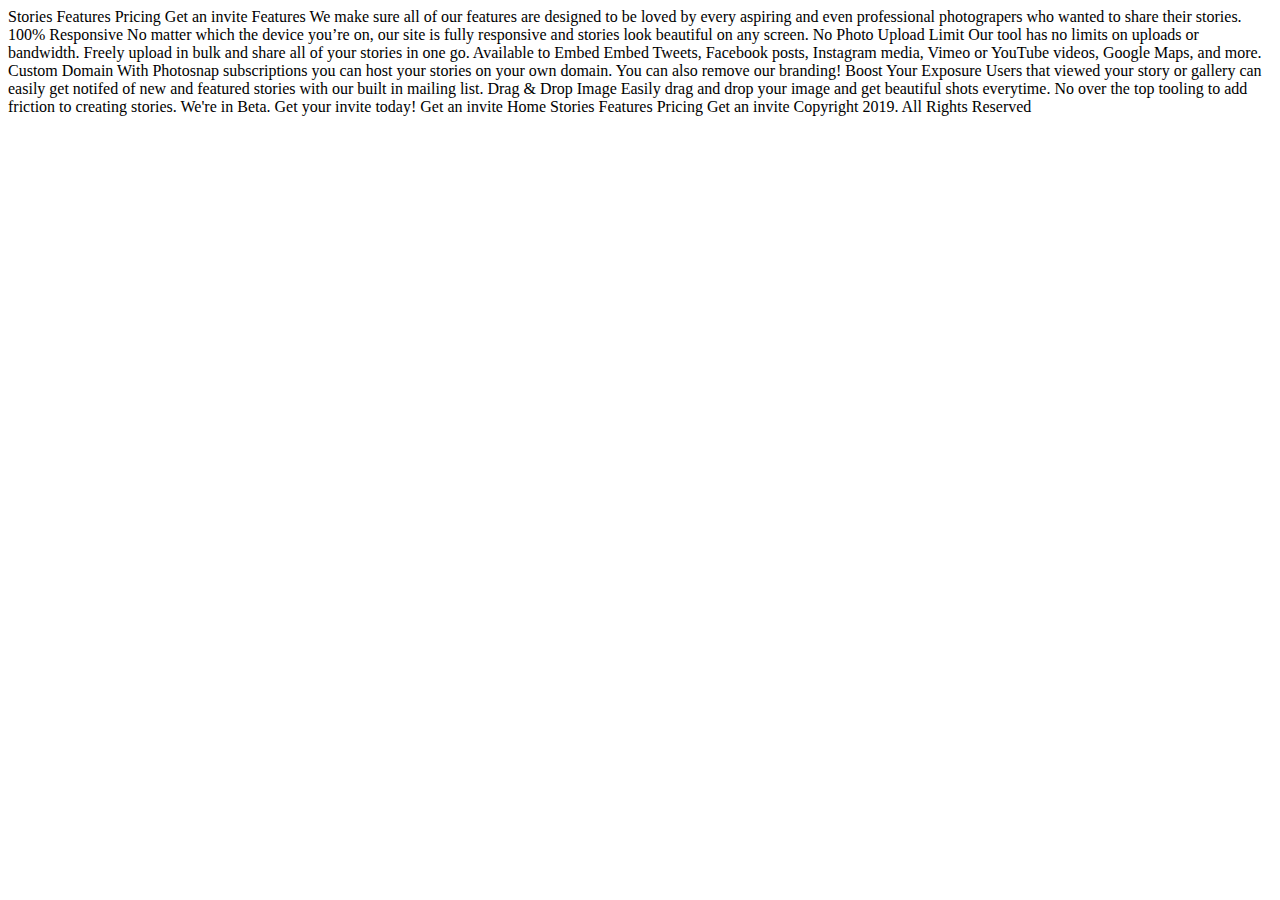
==== features.html @ 1ee5ce4e "first commit" ====
<!DOCTYPE html>
<html lang="en">
<head>
  <meta charset="UTF-8">
  <meta name="viewport" content="width=device-width, initial-scale=1.0">

  <link rel="icon" type="image/png" sizes="32x32" href="./assets/favicon-32x32.png">
  
  <title>Frontend Mentor | Photosnap Website Challenge</title>
</head>
<body>

  Stories
  Features
  Pricing

  Get an invite

  Features

  We make sure all of our features are designed to be loved by every aspiring and even 
  professional photograpers who wanted to share their stories.

  100% Responsive

  No matter which the device you’re on, our site is fully responsive and stories 
  look beautiful on any screen.

  No Photo Upload Limit

  Our tool has no limits on uploads or bandwidth. Freely upload in bulk and share 
  all of your stories in one go.

  Available to Embed

  Embed Tweets, Facebook posts, Instagram media, Vimeo or YouTube videos, Google 
  Maps, and more. 

  Custom Domain

  With Photosnap subscriptions you can host your stories on your own domain. You can 
  also remove our branding!

  Boost Your Exposure

  Users that viewed your story or gallery can easily get notifed of new and featured 
  stories with our built in mailing list.

  Drag & Drop Image

  Easily drag and drop your image and get beautiful shots everytime. No over the top 
  tooling to add friction to creating stories.

  We're in Beta. Get your invite today!
  
  Get an invite

  Home
  Stories
  Features
  Pricing

  Get an invite

  Copyright 2019. All Rights Reserved

</body>
</html>
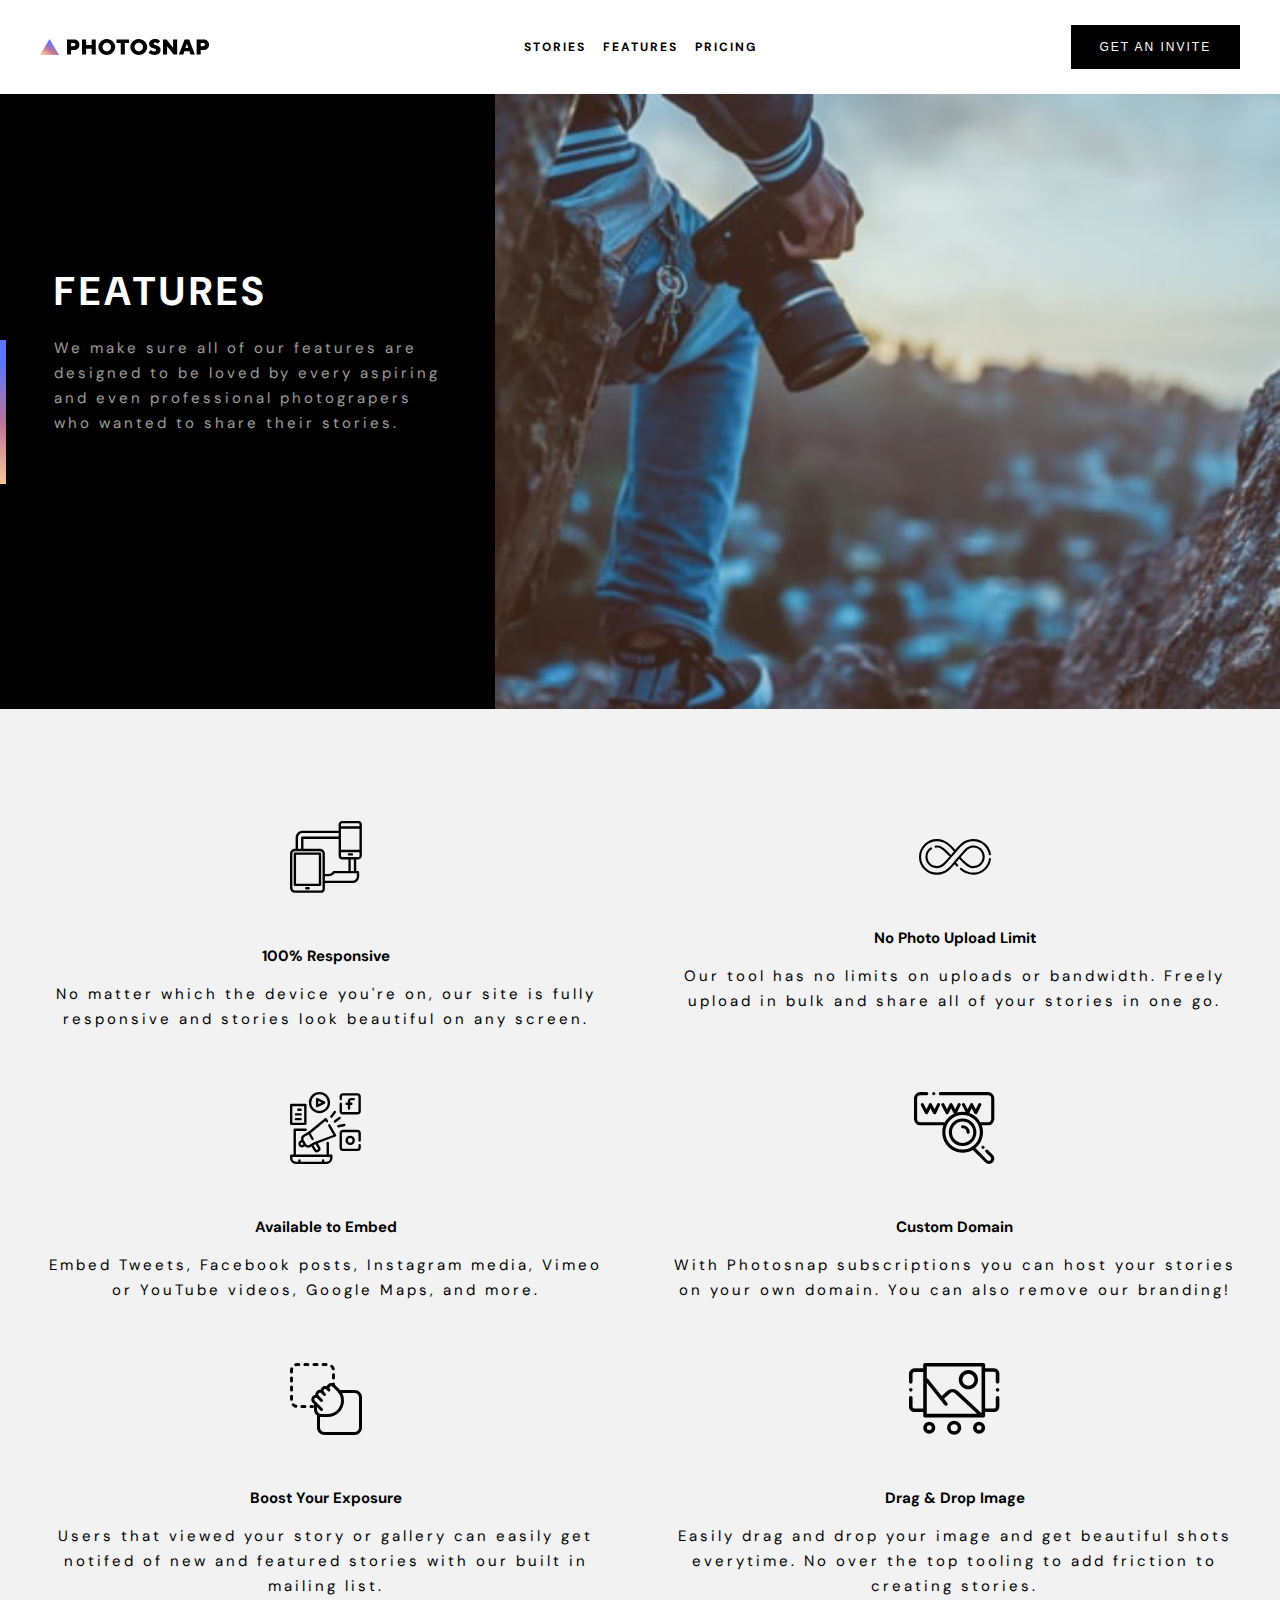
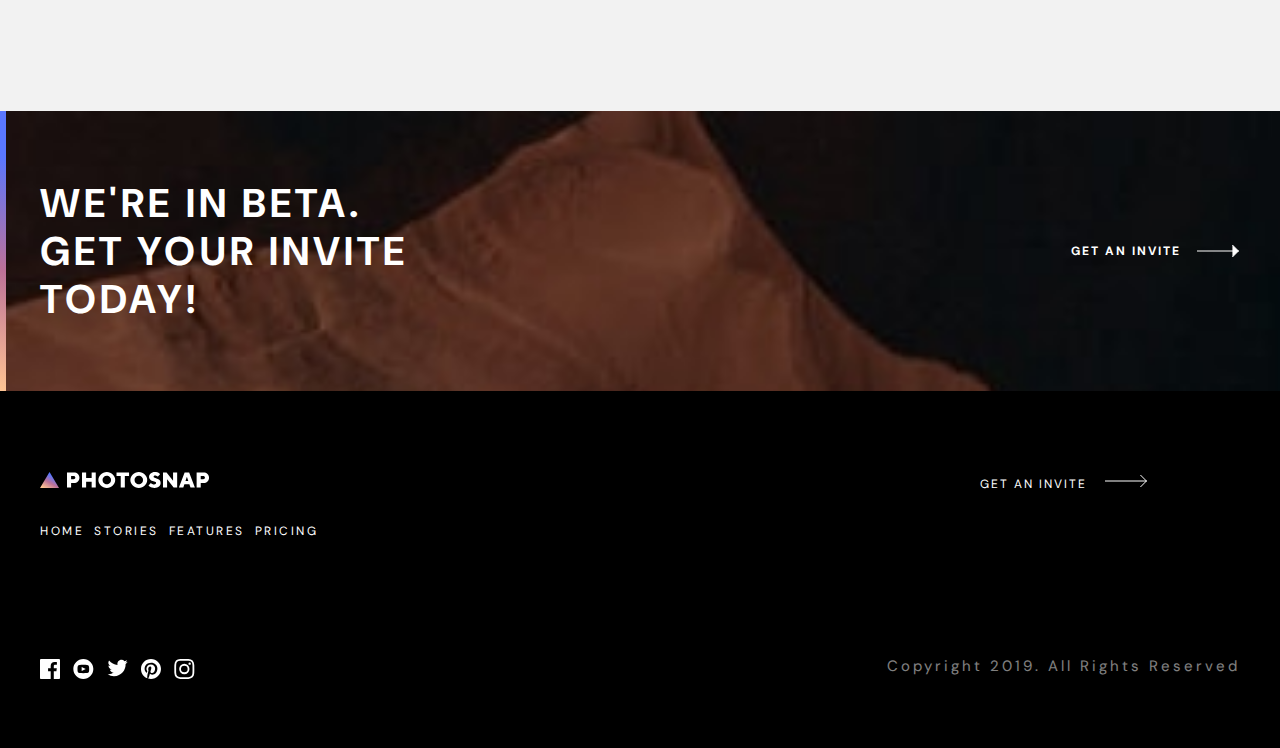
==== commit 74ec9f7d: "features modified" ====
--- a/features.html
+++ b/features.html
@@ -1,68 +1,314 @@
 <!DOCTYPE html>
 <html lang="en">
-<head>
-  <meta charset="UTF-8">
-  <meta name="viewport" content="width=device-width, initial-scale=1.0">
+  <head>
+    <meta charset="UTF-8" />
+    <meta name="viewport" content="width=device-width, initial-scale=1.0" />
+    <link rel="stylesheet" href="./features.css" />
+    <link
+      rel="icon"
+      type="image/png"
+      sizes="32x32"
+      href="./assets/favicon-32x32.png"
+    />
 
-  <link rel="icon" type="image/png" sizes="32x32" href="./assets/favicon-32x32.png">
-  
-  <title>Frontend Mentor | Photosnap Website Challenge</title>
-</head>
-<body>
+    <title>Frontend Mentor | Photosnap Website Challenge</title>
+  </head>
+  <body>
+    <header>
+      <svg
+        class="logo"
+        xmlns="http://www.w3.org/2000/svg"
+        width="170"
+        height="16"
+      >
+        <defs>
+          <linearGradient id="a" x1="0%" x2="50%" y1="85.457%" y2="14.543%">
+            <stop offset="0%" stop-color="#FFC593" />
+            <stop offset="51.945%" stop-color="#BC7198" />
+            <stop offset="100%" stop-color="#5A77FF" />
+          </linearGradient>
+        </defs>
+        <g fill="none" fill-rule="evenodd">
+          <path
+            fill="#000"
+            fill-rule="nonzero"
+            d="M31.108 15.568v-4.541h2.703c.836 0 1.6-.133 2.292-.4a5.19 5.19 0 001.773-1.113 5.1 5.1 0 001.146-1.676c.273-.642.41-1.344.41-2.108 0-.75-.137-1.449-.41-2.098a5.072 5.072 0 00-1.146-1.686A5.19 5.19 0 0036.103.832c-.692-.266-1.456-.4-2.292-.4H27v15.136h4.108zm2.487-8.217h-2.487V4.108h2.487c.49 0 .9.162 1.232.487.332.324.497.702.497 1.135 0 .432-.165.81-.497 1.135-.332.324-.742.486-1.232.486zm12.54 8.217V9.73h5.514v5.838h4.108V.432h-4.108v5.622h-5.514V.432h-4.108v15.136h4.108zM66.784 16a8.616 8.616 0 003.319-.638 8.401 8.401 0 002.68-1.74 8.192 8.192 0 001.785-2.552c.432-.965.648-1.989.648-3.07a7.428 7.428 0 00-.648-3.07 8.192 8.192 0 00-1.784-2.552 8.401 8.401 0 00-2.681-1.74A8.616 8.616 0 0066.783 0c-1.196 0-2.306.213-3.329.638a8.432 8.432 0 00-2.67 1.74A8.192 8.192 0 0059 4.93 7.428 7.428 0 0058.351 8c0 1.081.217 2.105.649 3.07a8.192 8.192 0 001.784 2.552 8.432 8.432 0 002.67 1.74c1.023.425 2.133.638 3.33.638zm0-3.676A4.285 4.285 0 0165.119 12a3.942 3.942 0 01-1.34-.908 4.33 4.33 0 01-.887-1.373A4.479 4.479 0 0162.568 8c0-.62.108-1.193.324-1.719a4.33 4.33 0 01.886-1.373c.375-.39.822-.692 1.34-.908a4.285 4.285 0 011.666-.324c.59 0 1.142.108 1.654.324.512.216.958.519 1.34.908.382.39.681.847.898 1.373.216.526.324 1.1.324 1.719 0 .62-.108 1.193-.324 1.719a4.236 4.236 0 01-.898 1.373c-.382.39-.828.692-1.34.908a4.206 4.206 0 01-1.654.324zm18.054 3.244V4.108h4.216V.432h-12.54v3.676h4.216v11.46h4.108zM98.784 16a8.616 8.616 0 003.319-.638 8.401 8.401 0 002.68-1.74 8.192 8.192 0 001.785-2.552c.432-.965.648-1.989.648-3.07a7.428 7.428 0 00-.648-3.07 8.192 8.192 0 00-1.784-2.552 8.401 8.401 0 00-2.681-1.74A8.616 8.616 0 0098.783 0c-1.196 0-2.306.213-3.329.638a8.432 8.432 0 00-2.67 1.74A8.192 8.192 0 0091 4.93 7.428 7.428 0 0090.351 8c0 1.081.217 2.105.649 3.07a8.192 8.192 0 001.784 2.552 8.432 8.432 0 002.67 1.74c1.023.425 2.133.638 3.33.638zm0-3.676A4.285 4.285 0 0197.119 12a3.942 3.942 0 01-1.34-.908 4.33 4.33 0 01-.887-1.373A4.479 4.479 0 0194.568 8c0-.62.108-1.193.324-1.719a4.33 4.33 0 01.886-1.373c.375-.39.822-.692 1.34-.908a4.285 4.285 0 011.666-.324c.59 0 1.142.108 1.654.324.512.216.958.519 1.34.908.382.39.681.847.898 1.373.216.526.324 1.1.324 1.719 0 .62-.108 1.193-.324 1.719a4.236 4.236 0 01-.898 1.373c-.382.39-.828.692-1.34.908a4.206 4.206 0 01-1.654.324zM114.568 16c.95 0 1.801-.133 2.55-.4.75-.267 1.385-.627 1.904-1.081.519-.454.915-.98 1.189-1.578.274-.599.41-1.236.41-1.914 0-.88-.172-1.6-.518-2.162a4.35 4.35 0 00-1.298-1.362 6.98 6.98 0 00-1.697-.822l-1.697-.562a7.533 7.533 0 01-1.297-.551c-.346-.195-.52-.465-.52-.811 0-.332.148-.63.444-.898.295-.266.688-.4 1.178-.4.375 0 .714.062 1.016.184.303.123.563.263.779.422.26.173.49.367.692.584l2.378-2.487a5.559 5.559 0 00-1.276-1.08c-.432-.275-.98-.523-1.643-.747C116.5.112 115.706 0 114.784 0c-.865 0-1.65.13-2.357.39-.706.259-1.308.605-1.805 1.037-.498.432-.883.93-1.157 1.492a3.908 3.908 0 00-.41 1.73c0 .879.172 1.6.518 2.162a4.35 4.35 0 001.297 1.362 6.98 6.98 0 001.698.822c.612.201 1.178.389 1.697.562.519.173.951.357 1.297.551.346.195.52.465.52.81 0 .433-.174.812-.52 1.136-.346.324-.821.487-1.427.487-.49 0-.933-.083-1.33-.25a5.466 5.466 0 01-1.027-.55 5.352 5.352 0 01-.886-.822l-2.378 2.486c.432.49.944.923 1.535 1.298.504.331 1.131.63 1.88.897.75.267 1.63.4 2.639.4zm12.54-.432V7.135l6.508 8.433h3.546V.432h-4.108v8.433L126.568.432H123v15.136h4.108zm16.216 0l1.081-3.244h4.973l1.081 3.244h4.433L149.162.432h-4.54l-5.73 15.136h4.432zm4.973-6.487h-2.81l1.405-4.432 1.405 4.432zm12.433 6.487v-4.541h2.702c.836 0 1.6-.133 2.292-.4a5.19 5.19 0 001.773-1.113 5.1 5.1 0 001.146-1.676c.274-.642.411-1.344.411-2.108 0-.75-.137-1.449-.41-2.098a5.072 5.072 0 00-1.147-1.686 5.19 5.19 0 00-1.773-1.114c-.692-.266-1.456-.4-2.292-.4h-6.81v15.136h4.108zm2.486-8.217h-2.486V4.108h2.486c.49 0 .901.162 1.233.487.331.324.497.702.497 1.135 0 .432-.166.81-.497 1.135-.332.324-.743.486-1.233.486z"
+          />
+          <path fill="url(#a)" d="M0 16L9.5 0 19 16z" />
+        </g>
+      </svg>
+      <nav class="navbar">
+        <ul class="nav-list">
+          <li><a href="#">STORIES</a></li>
+          <li><a href="#">FEATURES</a></li>
+          <li><a href="#">PRICING</a></li>
+        </ul>
+      </nav>
+      <button class="invite-btn0">GET AN INVITE</button>
+      <div id="hamburger-icon" onclick="toggleMobileMenu(this)">
+        <div class="bar1"></div>
+        <div class="bar2"></div>
+        <ul class="mobile-menu">
+          <li><a href="#">STORIES</a></li>
+          <li><a href="#">FEATURES</a></li>
+          <li><a href="#">PRICING</a></li>
+          <hr class="nav-line" />
+          <button class="invite-btn">GET AN INVITE</button>
+        </ul>
+      </div>
+    </header>
+    <main>
+      <section class="main-box">
+        <img class="hero" src="./assets/features/mobile/hero.jpg" alt="hero" />
+        <div class="main-info">
+          <h1>Features</h1>
+          <p class="main-p">
+            We make sure all of our features are designed to be loved by every
+            aspiring and even professional photograpers who wanted to share
+            their stories.
+          </p>
+        </div>
+      </section>
+      <section class="info-boxes">
+        <div class="responsive">
+          <img
+            src="./assets/features/desktop/responsive.svg"
+            alt="responsive svg"
+          />
+          <h2>100% Responsive</h2>
+          <p>
+            No matter which the device you're on, our site is fully responsive
+            and stories look beautiful on any screen.
+          </p>
+        </div>
+        <div class="limit">
+          <img src="./assets/features/desktop/no-limit.svg" alt="no-limit" />
+          <h2>No Photo Upload Limit</h2>
+          <p>
+            Our tool has no limits on uploads or bandwidth. Freely upload in
+            bulk and share all of your stories in one go.
+          </p>
+        </div>
+        <div class="embed">
+          <img src="./assets/features/desktop/embed.svg" alt="embed svg" />
+          <h2>Available to Embed</h2>
+          <p>
+            Embed Tweets, Facebook posts, Instagram media, Vimeo or YouTube
+            videos, Google Maps, and more.
+          </p>
+        </div>
+        <div class="domain">
+          <img
+            src="./assets/features/desktop/custom-domain.svg"
+            alt="custom domain"
+          />
+          <h2>Custom Domain</h2>
+          <p>
+            With Photosnap subscriptions you can host your stories on your own
+            domain. You can also remove our branding!
+          </p>
+        </div>
+        <div class="boost">
+          <img
+            src="./assets/features/desktop/boost-exposure.svg"
+            alt="boost-exposure"
+          />
+          <h2>Boost Your Exposure</h2>
+          <p>
+            Users that viewed your story or gallery can easily get notifed of
+            new and featured stories with our built in mailing list.
+          </p>
+        </div>
+        <div class="drag">
+          <img src="./assets/features/desktop/drag-drop.svg" alt="drag-drop" />
+          <h2>Drag & Drop Image</h2>
+          <p>
+            Easily drag and drop your image and get beautiful shots everytime.
+            No over the top tooling to add friction to creating stories.
+          </p>
+        </div>
+      </section>
+      <section class="invite-today">
+        <h1 class="beta-title">We're in Beta. Get your invite today!</h1>
 
-  Stories
-  Features
-  Pricing
-
-  Get an invite
-
-  Features
-
-  We make sure all of our features are designed to be loved by every aspiring and even 
-  professional photograpers who wanted to share their stories.
-
-  100% Responsive
-
-  No matter which the device you’re on, our site is fully responsive and stories 
-  look beautiful on any screen.
-
-  No Photo Upload Limit
-
-  Our tool has no limits on uploads or bandwidth. Freely upload in bulk and share 
-  all of your stories in one go.
-
-  Available to Embed
-
-  Embed Tweets, Facebook posts, Instagram media, Vimeo or YouTube videos, Google 
-  Maps, and more. 
-
-  Custom Domain
-
-  With Photosnap subscriptions you can host your stories on your own domain. You can 
-  also remove our branding!
-
-  Boost Your Exposure
-
-  Users that viewed your story or gallery can easily get notifed of new and featured 
-  stories with our built in mailing list.
-
-  Drag & Drop Image
-
-  Easily drag and drop your image and get beautiful shots everytime. No over the top 
-  tooling to add friction to creating stories.
-
-  We're in Beta. Get your invite today!
-  
-  Get an invite
-
-  Home
-  Stories
-  Features
-  Pricing
-
-  Get an invite
-
-  Copyright 2019. All Rights Reserved
-
-</body>
-</html>+        <a class="invite-link" href="#"
+          >GET AN INVITE
+          <svg
+            class="arrow-svg"
+            xmlns="http://www.w3.org/2000/svg"
+            width="43"
+            height="14"
+          >
+            <g fill="#FFFFFF" fill-rule="evenodd" stroke="#FFFFFF">
+              <path d="M0 7h41.864M35.428 1l6 6-6 6" />
+            </g>
+          </svg>
+        </a>
+      </section>
+    </main>
+    <footer>
+      <div class="footer-logos">
+        <svg
+          class="footer-logo"
+          xmlns="http://www.w3.org/2000/svg"
+          width="170"
+          height="16"
+        >
+          <defs>
+            <linearGradient id="a" x1="0%" x2="50%" y1="85.457%" y2="14.543%">
+              <stop offset="0%" stop-color="#FFC593" />
+              <stop offset="51.945%" stop-color="#BC7198" />
+              <stop offset="100%" stop-color="#5A77FF" />
+            </linearGradient>
+          </defs>
+          <g fill="none" fill-rule="evenodd">
+            <path
+              fill="#ffff"
+              fill-rule="nonzero"
+              d="M31.108 15.568v-4.541h2.703c.836 0 1.6-.133 2.292-.4a5.19 5.19 0 001.773-1.113 5.1 5.1 0 001.146-1.676c.273-.642.41-1.344.41-2.108 0-.75-.137-1.449-.41-2.098a5.072 5.072 0 00-1.146-1.686A5.19 5.19 0 0036.103.832c-.692-.266-1.456-.4-2.292-.4H27v15.136h4.108zm2.487-8.217h-2.487V4.108h2.487c.49 0 .9.162 1.232.487.332.324.497.702.497 1.135 0 .432-.165.81-.497 1.135-.332.324-.742.486-1.232.486zm12.54 8.217V9.73h5.514v5.838h4.108V.432h-4.108v5.622h-5.514V.432h-4.108v15.136h4.108zM66.784 16a8.616 8.616 0 003.319-.638 8.401 8.401 0 002.68-1.74 8.192 8.192 0 001.785-2.552c.432-.965.648-1.989.648-3.07a7.428 7.428 0 00-.648-3.07 8.192 8.192 0 00-1.784-2.552 8.401 8.401 0 00-2.681-1.74A8.616 8.616 0 0066.783 0c-1.196 0-2.306.213-3.329.638a8.432 8.432 0 00-2.67 1.74A8.192 8.192 0 0059 4.93 7.428 7.428 0 0058.351 8c0 1.081.217 2.105.649 3.07a8.192 8.192 0 001.784 2.552 8.432 8.432 0 002.67 1.74c1.023.425 2.133.638 3.33.638zm0-3.676A4.285 4.285 0 0165.119 12a3.942 3.942 0 01-1.34-.908 4.33 4.33 0 01-.887-1.373A4.479 4.479 0 0162.568 8c0-.62.108-1.193.324-1.719a4.33 4.33 0 01.886-1.373c.375-.39.822-.692 1.34-.908a4.285 4.285 0 011.666-.324c.59 0 1.142.108 1.654.324.512.216.958.519 1.34.908.382.39.681.847.898 1.373.216.526.324 1.1.324 1.719 0 .62-.108 1.193-.324 1.719a4.236 4.236 0 01-.898 1.373c-.382.39-.828.692-1.34.908a4.206 4.206 0 01-1.654.324zm18.054 3.244V4.108h4.216V.432h-12.54v3.676h4.216v11.46h4.108zM98.784 16a8.616 8.616 0 003.319-.638 8.401 8.401 0 002.68-1.74 8.192 8.192 0 001.785-2.552c.432-.965.648-1.989.648-3.07a7.428 7.428 0 00-.648-3.07 8.192 8.192 0 00-1.784-2.552 8.401 8.401 0 00-2.681-1.74A8.616 8.616 0 0098.783 0c-1.196 0-2.306.213-3.329.638a8.432 8.432 0 00-2.67 1.74A8.192 8.192 0 0091 4.93 7.428 7.428 0 0090.351 8c0 1.081.217 2.105.649 3.07a8.192 8.192 0 001.784 2.552 8.432 8.432 0 002.67 1.74c1.023.425 2.133.638 3.33.638zm0-3.676A4.285 4.285 0 0197.119 12a3.942 3.942 0 01-1.34-.908 4.33 4.33 0 01-.887-1.373A4.479 4.479 0 0194.568 8c0-.62.108-1.193.324-1.719a4.33 4.33 0 01.886-1.373c.375-.39.822-.692 1.34-.908a4.285 4.285 0 011.666-.324c.59 0 1.142.108 1.654.324.512.216.958.519 1.34.908.382.39.681.847.898 1.373.216.526.324 1.1.324 1.719 0 .62-.108 1.193-.324 1.719a4.236 4.236 0 01-.898 1.373c-.382.39-.828.692-1.34.908a4.206 4.206 0 01-1.654.324zM114.568 16c.95 0 1.801-.133 2.55-.4.75-.267 1.385-.627 1.904-1.081.519-.454.915-.98 1.189-1.578.274-.599.41-1.236.41-1.914 0-.88-.172-1.6-.518-2.162a4.35 4.35 0 00-1.298-1.362 6.98 6.98 0 00-1.697-.822l-1.697-.562a7.533 7.533 0 01-1.297-.551c-.346-.195-.52-.465-.52-.811 0-.332.148-.63.444-.898.295-.266.688-.4 1.178-.4.375 0 .714.062 1.016.184.303.123.563.263.779.422.26.173.49.367.692.584l2.378-2.487a5.559 5.559 0 00-1.276-1.08c-.432-.275-.98-.523-1.643-.747C116.5.112 115.706 0 114.784 0c-.865 0-1.65.13-2.357.39-.706.259-1.308.605-1.805 1.037-.498.432-.883.93-1.157 1.492a3.908 3.908 0 00-.41 1.73c0 .879.172 1.6.518 2.162a4.35 4.35 0 001.297 1.362 6.98 6.98 0 001.698.822c.612.201 1.178.389 1.697.562.519.173.951.357 1.297.551.346.195.52.465.52.81 0 .433-.174.812-.52 1.136-.346.324-.821.487-1.427.487-.49 0-.933-.083-1.33-.25a5.466 5.466 0 01-1.027-.55 5.352 5.352 0 01-.886-.822l-2.378 2.486c.432.49.944.923 1.535 1.298.504.331 1.131.63 1.88.897.75.267 1.63.4 2.639.4zm12.54-.432V7.135l6.508 8.433h3.546V.432h-4.108v8.433L126.568.432H123v15.136h4.108zm16.216 0l1.081-3.244h4.973l1.081 3.244h4.433L149.162.432h-4.54l-5.73 15.136h4.432zm4.973-6.487h-2.81l1.405-4.432 1.405 4.432zm12.433 6.487v-4.541h2.702c.836 0 1.6-.133 2.292-.4a5.19 5.19 0 001.773-1.113 5.1 5.1 0 001.146-1.676c.274-.642.411-1.344.411-2.108 0-.75-.137-1.449-.41-2.098a5.072 5.072 0 00-1.147-1.686 5.19 5.19 0 00-1.773-1.114c-.692-.266-1.456-.4-2.292-.4h-6.81v15.136h4.108zm2.486-8.217h-2.486V4.108h2.486c.49 0 .901.162 1.233.487.331.324.497.702.497 1.135 0 .432-.166.81-.497 1.135-.332.324-.743.486-1.233.486z"
+            />
+            <path fill="url(#a)" d="M0 16L9.5 0 19 16z" />
+          </g>
+        </svg>
+        <ul class="footernav-list0">
+          <li><a href="#">HOME</a></li>
+          <li><a href="#">STORIES</a></li>
+          <li><a href="#">FEATURES</a></li>
+          <li><a href="#">PRICING</a></li>
+        </ul>
+        <div class="icons">
+          <svg
+            class="fb"
+            xmlns="http://www.w3.org/2000/svg"
+            width="20"
+            height="20"
+          >
+            <defs>
+              <linearGradient id="grad" x1="0" x2="225%" y1="225%" y2="225%">
+                <stop offset="0%" stop-color="#63AFDB" />
+                <stop offset="100%" stop-color="#6028F1" />
+              </linearGradient>
+            </defs>
+            <rect x="10" y="20" width="80" height="80" fill="url(#grad)" />
+            <path
+              d="M18.896 0H1.104C.494 0 0 .494 0 1.104v17.793C0 19.506.494 20 1.104 20h9.58v-7.745H8.076V9.237h2.606V7.01c0-2.583 1.578-3.99 3.883-3.99 1.104 0 2.052.082 2.329.119v2.7h-1.598c-1.254 0-1.496.597-1.496 1.47v1.928h2.989l-.39 3.018h-2.6V20h5.098c.608 0 1.102-.494 1.102-1.104V1.104C20 .494 19.506 0 18.896 0z"
+            />
+          </svg>
+          <svg
+            class="youtube"
+            xmlns="http://www.w3.org/2000/svg"
+            width="21"
+            height="20"
+          >
+            <defs>
+              <linearGradient
+                id="youtube"
+                x1="0%"
+                y1="0%"
+                x2="100%"
+                y2="100%"
+                gradientTransform="rotate(45)"
+              >
+                <stop offset="0%" stop-color="#D3205A" />
+                <stop offset="100%" stop-color="#FF5A5A" />
+              </linearGradient>
+            </defs>
+            <rect x="10" y="20" width="80" height="80" fill="url(#youtube)" />
+            <path
+              d="M43.33 0c-5.523 0-10 4.478-10 10 0 5.523 4.477 10 10 10s10-4.477 10-10c0-5.522-4.477-10-10-10zm3.7 14.077c-1.75.12-5.653.12-7.402 0-1.896-.13-2.117-1.059-2.131-4.077.014-3.024.237-3.947 2.131-4.077 1.75-.12 5.652-.12 7.403 0 1.897.13 2.117 1.059 2.132 4.077-.015 3.024-.237 3.947-2.132 4.077zm-5.367-6.029l4.098 1.949-4.098 1.955V8.048z"
+              transform="translate(-33)"
+            />
+          </svg>
+          <svg
+            class="twitter"
+            xmlns="http://www.w3.org/2000/svg"
+            width="21"
+            height="18"
+          >
+            <defs>
+              <linearGradient
+                id="twitter"
+                x1="0%"
+                y1="0%"
+                x2="100%"
+                y2="100%"
+                gradientTransform="rotate(45)"
+              >
+                <stop offset="0%" stop-color="#65FFEB" />
+                <stop offset="100%" stop-color="#27718A" />
+              </linearGradient>
+            </defs>
+            <rect x="10" y="20" width="80" height="80" fill="url(#twitter)" />
+            <path
+              <path
+              d="M86.66 3.797a8.192 8.192 0 01-2.357.646 4.11 4.11 0 001.805-2.27 8.22 8.22 0 01-2.606.996 4.096 4.096 0 00-2.995-1.296c-2.65 0-4.596 2.472-3.998 5.038a11.648 11.648 0 01-8.457-4.287 4.109 4.109 0 001.27 5.478 4.086 4.086 0 01-1.858-.513c-.045 1.901 1.318 3.68 3.291 4.075a4.113 4.113 0 01-1.853.07 4.106 4.106 0 003.833 2.85 8.25 8.25 0 01-6.075 1.7 11.616 11.616 0 006.29 1.843c7.618 0 11.922-6.434 11.662-12.205a8.354 8.354 0 002.048-2.124z"
+              transform="translate(-66 -1)"
+            />
+          </svg>
+          <svg
+            class="pinterest"
+            xmlns="http://www.w3.org/2000/svg"
+            width="20"
+            height="20"
+          >
+            <defs>
+              <linearGradient
+                id="pinterest"
+                x1="0%"
+                y1="0%"
+                x2="100%"
+                y2="100%"
+                gradientTransform="rotate(45)"
+              >
+                <stop offset="0%" stop-color="#F6C683" />
+                <stop offset="100%" stop-color="#DE3838" />
+              </linearGradient>
+            </defs>
+            <rect x="10" y="20" width="80" height="80" fill="url(#pinterest)" />
+            <path
+              d="M109.99 0c-5.522 0-10 4.477-10 10 0 4.237 2.636 7.855 6.356 9.312-.088-.791-.167-2.005.035-2.868.181-.78 1.172-4.97 1.172-4.97s-.299-.6-.299-1.486c0-1.39.806-2.428 1.81-2.428.852 0 1.264.64 1.264 1.408 0 .858-.546 2.14-.828 3.33-.236.995.5 1.807 1.48 1.807 1.778 0 3.144-1.874 3.144-4.58 0-2.393-1.72-4.068-4.176-4.068-2.845 0-4.515 2.135-4.515 4.34 0 .859.33 1.781.744 2.281a.3.3 0 01.069.288l-.278 1.133c-.044.183-.145.223-.335.134-1.249-.581-2.03-2.407-2.03-3.874 0-3.154 2.292-6.052 6.608-6.052 3.469 0 6.165 2.473 6.165 5.776 0 3.447-2.173 6.22-5.19 6.22-1.013 0-1.965-.525-2.291-1.148l-.623 2.378c-.226.869-.835 1.958-1.244 2.621.937.29 1.931.446 2.962.446 5.523 0 10-4.477 10-10s-4.477-10-10-10z"
+              transform="translate(-100)"
+            />
+          </svg>
+          <svg
+            class="insta"
+            xmlns="http://www.w3.org/2000/svg"
+            width="21"
+            height="20"
+          >
+            <defs>
+              <linearGradient
+                id="insta"
+                x1="0%"
+                y1="0%"
+                x2="100%"
+                y2="100%"
+                gradientTransform="rotate(45)"
+              >
+                <stop offset="0%" stop-color="#FFC593" />
+                <stop offset=0%" stop-color="#BC7198" />
+                <stop offset="100%" stop-color="#5A77FF" />
+              </linearGradient>
+            </defs>
+            <rect x="10" y="20" width="80" height="80" fill="url(#insta)" />
+            <path
+              d="M143.32 1.802c2.67 0 2.987.01 4.042.059 2.71.123 3.976 1.409 4.099 4.099.048 1.054.057 1.37.057 4.04 0 2.672-.01 2.988-.057 4.042-.124 2.687-1.387 3.975-4.1 4.099-1.054.048-1.37.058-4.041.058-2.67 0-2.987-.01-4.04-.058-2.718-.124-3.977-1.416-4.1-4.1-.048-1.054-.058-1.37-.058-4.041 0-2.67.01-2.986.058-4.04.124-2.69 1.387-3.977 4.1-4.1 1.054-.048 1.37-.058 4.04-.058zm0-1.802c-2.716 0-3.056.012-4.123.06-3.631.167-5.65 2.182-5.816 5.817-.05 1.067-.061 1.407-.061 4.123s.012 3.057.06 4.123c.167 3.632 2.182 5.65 5.817 5.817 1.067.048 1.407.06 4.123.06s3.057-.012 4.123-.06c3.629-.167 5.652-2.182 5.816-5.817.05-1.066.061-1.407.061-4.123s-.012-3.056-.06-4.122c-.163-3.629-2.18-5.65-5.816-5.817C146.377.01 146.036 0 143.32 0zm0 4.865a5.135 5.135 0 100 10.27 5.135 5.135 0 000-10.27zm0 8.468a3.333 3.333 0 110-6.666 3.333 3.333 0 010 6.666zm5.338-9.87a1.2 1.2 0 100 2.4 1.2 1.2 0 000-2.4z"
+              transform="translate(-133)"
+            />
+          </svg>
+        </div>
+      </div>
+      <ul class="footernav-list">
+        <li><a href="#">HOME</a></li>
+        <li><a href="#">STORIES</a></li>
+        <li><a href="#">FEATURES</a></li>
+        <li><a href="#">PRICING</a></li>
+      </ul>
+      <div class="footerlastdiv">
+        <a class="footerinvite" href="">GET AN INVITE</a>
+        <p class="copyright">Copyright 2019. All Rights Reserved</p>
+      </div>
+    </footer>
+    <script src="./index.js/index.js"></script>
+  </body>
+</html>
--- a/features.css
+++ b/features.css
@@ -0,0 +1,533 @@
+@import url("https://fonts.googleapis.com/css2?family=DM+Sans:wght@400;700&display=swap");
+
+/* font-family: 'DM Sans', sans-serif; */
+
+* {
+  margin: 0;
+  padding: 0;
+  box-sizing: border-box;
+}
+
+html {
+  font-size: 62.5%;
+}
+body {
+  font-family: "DM Sans", sans-serif;
+  background: #f2f2f2;
+}
+
+/* header section */
+header {
+  padding: 2.8rem 2.4rem;
+  display: flex;
+  justify-content: space-between;
+  background: #ffffff;
+  align-items: center;
+}
+.navbar {
+  display: none;
+}
+
+.invite-btn0 {
+  display: none;
+}
+
+#hamburger-icon {
+  margin: auto 0;
+  cursor: pointer;
+}
+#hamburger-icon {
+  margin: auto 0;
+  cursor: pointer;
+}
+
+#hamburger-icon div {
+  width: 2rem;
+  height: 1px;
+  background-color: black;
+  margin: 6px 0;
+  transition: 0.4s;
+}
+.open .bar1 {
+  -webkit-transform: rotate(-45deg) translate(-6px, 6px);
+  transform: rotate(-45deg) translate(-4px, 6px);
+}
+
+.open .bar2 {
+  -webkit-transform: rotate(45deg) translate(-6px, -8px);
+  transform: rotate(45deg) translate(0px, -1px);
+}
+
+.open .mobile-menu {
+  display: flex;
+  flex-direction: column;
+  align-items: center;
+  justify-content: flex-start;
+}
+
+.mobile-menu {
+  background: #ffffff;
+  margin-top: 2rem;
+  display: none;
+  position: absolute;
+  top: 50px;
+  left: 0;
+  height: calc(50vh - 50px);
+  width: 100%;
+}
+
+li {
+  list-style: none;
+  text-decoration: none;
+  margin-bottom: 2rem;
+}
+
+a {
+  font-weight: var(--max-font-weight);
+  text-decoration: none;
+  font-size: 15px;
+  line-height: 20px;
+  text-align: center;
+  letter-spacing: 2.5px;
+  text-transform: uppercase;
+  color: #000000;
+}
+
+.mobile-menu > li > a:hover {
+  mix-blend-mode: normal;
+  opacity: 0.3;
+}
+.nav-line {
+  background: #000000;
+  mix-blend-mode: normal;
+  opacity: 0.25;
+  height: 1px;
+  margin-bottom: 2rem;
+  width: 85%;
+}
+
+.nav-list > li > a:hover {
+  mix-blend-mode: normal;
+  opacity: 0.3;
+}
+.invite-btn {
+  background: #000000;
+  font-weight: var(--max-font-weight);
+  font-size: 15px;
+  line-height: 20px;
+  text-align: center;
+  letter-spacing: 2.5px;
+  color: #ffffff;
+  padding: 1em 4.5em;
+  border: none;
+}
+.invite-btn0:hover {
+  background: #dfdfdf;
+  color: #000000;
+  cursor: pointer;
+}
+/* main section */
+.hero {
+  width: 100%;
+  display: block;
+}
+.main-info {
+  padding: 7.2rem 2.8rem 7.2rem 2.9rem;
+  background: black;
+  color: #ffffff;
+  position: relative;
+}
+h1 {
+  font-size: 3.2rem;
+  font-weight: 700;
+  line-height: 4rem;
+  letter-spacing: 0.3rem;
+}
+p {
+  font-size: 1.5rem;
+  font-weight: 400;
+  line-height: 2.5rem;
+  letter-spacing: 0.3rem;
+  margin-top: 1.6rem;
+}
+.main-info > p {
+  opacity: 0.6;
+  mix-blend-mode: normal;
+}
+/* pseudo element section */
+.main-info::before,
+.invite-today::before {
+  content: "";
+  display: block;
+  width: 12.8rem;
+  height: 0.6rem;
+  background: linear-gradient(
+    26.57deg,
+    #ffc593 0%,
+    #bc7198 43.29%,
+    #5a77ff 83.33%
+  );
+  position: absolute;
+  top: 0;
+}
+
+/* info-boxes section*/
+.info-boxes {
+  padding: 6.4rem 3.2rem 9.1rem 3.3rem;
+  display: flex;
+  flex-direction: column;
+  gap: 5.6rem;
+  background: #f2f2f2;
+  text-align: center;
+}
+.info-boxes img {
+  margin-bottom: 5rem;
+}
+
+/* invite with desert */
+.invite-today {
+  background: url(./assets/shared/mobile/bg-beta.jpg) no-repeat;
+  background-size: cover;
+  padding: 6.4rem 3.2rem 6.4rem 3.3rem;
+  color: #ffffff;
+  position: relative;
+}
+.beta-title {
+  margin-bottom: 2.4rem;
+}
+a {
+  text-decoration: none;
+  color: #ffffff;
+  font-size: 1.2rem;
+  font-weight: 700;
+  line-height: 1.5rem;
+  letter-spacing: 0.2rem;
+}
+.invite-link {
+  display: flex;
+  align-items: center;
+  gap: 1.6rem;
+}
+
+/* footer style section */
+footer {
+  padding: 5.6rem 6rem;
+  background-color: #000000;
+  display: flex;
+  flex-direction: column;
+  justify-content: center;
+  align-items: center;
+}
+
+.footernav-list0 {
+  display: none;
+}
+
+.icons {
+  display: flex;
+  flex-direction: row;
+  justify-content: center;
+  gap: 1.3rem;
+  margin-top: 3.2rem;
+  margin-bottom: 5rem;
+}
+.icons > svg {
+  fill: #ffffff;
+  cursor: pointer;
+}
+
+.fb:hover {
+  fill: url(#grad);
+}
+
+.youtube:hover {
+  fill: url(#youtube);
+}
+
+.twitter:hover {
+  fill: url(#twitter);
+}
+.pinterest:hover {
+  fill: url(#pinterest);
+}
+.insta:hover {
+  fill: url(#insta);
+}
+
+.footerlastdiv {
+  align-items: center;
+  display: flex;
+  flex-direction: column;
+}
+
+.footernav-list > li > a {
+  margin-top: 5rem;
+  list-style: none;
+  text-decoration: none;
+  margin-bottom: 2rem;
+  font-weight: var(--max-font-weight);
+  text-decoration: none;
+  font-size: 15px;
+  line-height: 20px;
+  text-align: center;
+  letter-spacing: 2.5px;
+  text-transform: uppercase;
+  color: #ffffff;
+}
+
+.footerinvite {
+  font-weight: var(--max-font-weight);
+  font-size: 12px;
+  line-height: 16px;
+  letter-spacing: 2px;
+  margin-bottom: 3.4rem;
+  color: #ffffff;
+  margin-top: 11rem;
+}
+.footerinvite::after {
+  content: url(../assets/shared/desktop/arrow\ white.svg);
+  margin-left: 1.8rem;
+}
+.copyright {
+  font-weight: var(--min-font-weight);
+  font-size: 15px;
+  line-height: 20px;
+  text-align: center;
+  color: #ffffff;
+  mix-blend-mode: normal;
+  opacity: 0.5;
+  margin-top: 3.4rem;
+}
+
+
+@media (min-width: 560px){
+  /* header section */
+  #hamburger-icon {
+    display: none;
+    visibility: hidden;
+  }
+
+  .navbar {
+    display: flex;
+    flex-direction: row;
+    margin-top: 2rem;
+  }
+
+  .nav-list {
+    display: flex;
+    flex-direction: row;
+    justify-content: space-around;
+    gap: 1.7rem;
+  }
+
+  .nav-line {
+    display: none;
+  }
+
+  header {
+    padding: 2.8rem 1rem;
+  }
+  .invite-btn0 {
+    display: inline-block;
+    background: #000000;
+    font-weight: var(--max-font-weight);
+    font-size: 12px;
+    line-height: 20px;
+    text-align: center;
+    color: #ffffff;
+    padding: 0.5em 2.4em;
+    border: none;
+  }
+
+  .nav-list > li > a {
+    text-decoration: none;
+    font-size: 10px;
+    line-height: 20px;
+    text-align: center;
+    letter-spacing: 1.5px;
+    text-transform: uppercase;
+    color: #000000;
+  }
+
+  /* footer section */
+  footer {
+    display: flex;
+    flex-direction: row;
+    justify-content: space-between;
+    align-items: baseline;
+    gap: 2rem;
+    padding: 2.8rem 2rem;
+  }
+  .footernav-list {
+    display: none;
+  }
+  .footernav-list0 {
+    display: flex;
+    gap: 1rem;
+    flex-direction: row;
+    margin-top: 3.2rem;
+  }
+  .footernav-list0 > li > a {
+    list-style: none;
+    text-decoration: none;
+    margin-bottom: 2rem;
+    font-weight: var(--max-font-weight);
+    text-decoration: none;
+    font-size: 15px;
+    line-height: 20px;
+    text-align: center;
+    letter-spacing: 2.5px;
+    text-transform: uppercase;
+    color: #ffffff;
+  }
+  .icons {
+    margin-top: 10rem;
+    justify-content: unset;
+  }
+
+  .copyright {
+    font-size: unset;
+    margin-top: 14rem;
+  }
+}
+
+
+@media (min-width: 768px) {
+/* header tablet section */
+header {
+  padding: 1.9rem 4rem;
+}
+.nav-list > li > a {
+  font-size: 12px;
+  line-height: 16px;
+  letter-spacing: 2px;
+}
+
+.invite-btn0 {
+  font-size: 12px;
+  line-height: 16px;
+  letter-spacing: 2px;
+  padding: 1.2em 2.4em;
+  border: none;
+}
+/* main section */
+  .main-box {
+    display: flex;
+    background: url(./assets/features/tablet/hero.jpg)no-repeat;
+  }
+  .main-info {
+    order: -1;
+    padding: 17.3rem 5.4rem;
+  }
+
+  h1 {
+    font-size: 4rem;
+    line-height: 4.8rem;
+    letter-spacing: 0.4rem;
+    text-transform: uppercase;
+  }
+  .main-p {
+    width: 38.7rem;
+    margin-top: 2.1rem;
+  }
+
+  /* pseudo element section */
+  .main-info::before {
+    width: 0.6rem;
+    height: 14.4rem;
+    left: 0;
+    top: 40%;
+  }
+  .invite-today::before {
+    width: 0.6rem;
+    height: 28rem;
+    left: 0;
+    top: 0;
+  }
+
+  .info-boxes {
+    display: grid;
+    grid-template-columns: 1fr 1fr;
+    row-gap: 6rem;
+    padding: 11.2rem 3.9rem;
+    align-items: center;
+  }
+  .beta-title {
+    font-size: 4rem;
+    line-height: 4.8rem;
+    letter-spacing: 0.41rem;
+    width: 40rem;
+    margin-bottom: 0;
+  }
+  .invite-today {
+    display: flex;
+    justify-content: space-between;
+    gap: 12.3rem;
+    padding: 6.8rem 4rem;
+  }
+  /* footer section */
+  footer {
+    padding: 1.9rem 4rem;
+  }
+  .footerinvite {
+    margin-top: 6.4rem;
+  }
+  .footernav-list0 > li > a {
+    font-size: 12px;
+    line-height: 16px;
+  }
+  .copyright {
+    font-size: 15px;
+    line-height: 20px;
+    margin-top: 13rem;
+  }
+}
+
+@media (min-width: 1440px) {
+/* header desktop section */
+header {
+  padding: 1.6em 16.4em;
+}
+/* main */
+  .main-box{
+   background: url(./assets/features/desktop/hero.jpg) no-repeat;
+  }
+  .main-info{
+    padding: 17.3rem 11.1rem;
+  }
+.info-boxes{
+  grid-template-columns: 1fr 1fr 1fr;
+  align-items: center;
+  row-gap: 10rem;
+}
+  .invite-today{
+    padding: 6.8rem 16.5rem;
+  }
+  .invite-link{
+    cursor: pointer;
+  }
+  /* footer */
+  footer {
+    padding: 1.6em 16.4em 6.4em;
+  }
+  .footernav-list0 {
+    display: none;
+  }
+  .footernav-list {
+    display: flex;
+    flex-direction: column;
+  }
+  .footernav-list > li > a:hover {
+    cursor: pointer;
+    mix-blend-mode: normal;
+    opacity: 0.3;
+  }
+  .copyright {
+    margin-top: 7rem;
+  }
+  .footerinvite:hover {
+    text-decoration: underline;
+    cursor: pointer;
+  }
+
+}
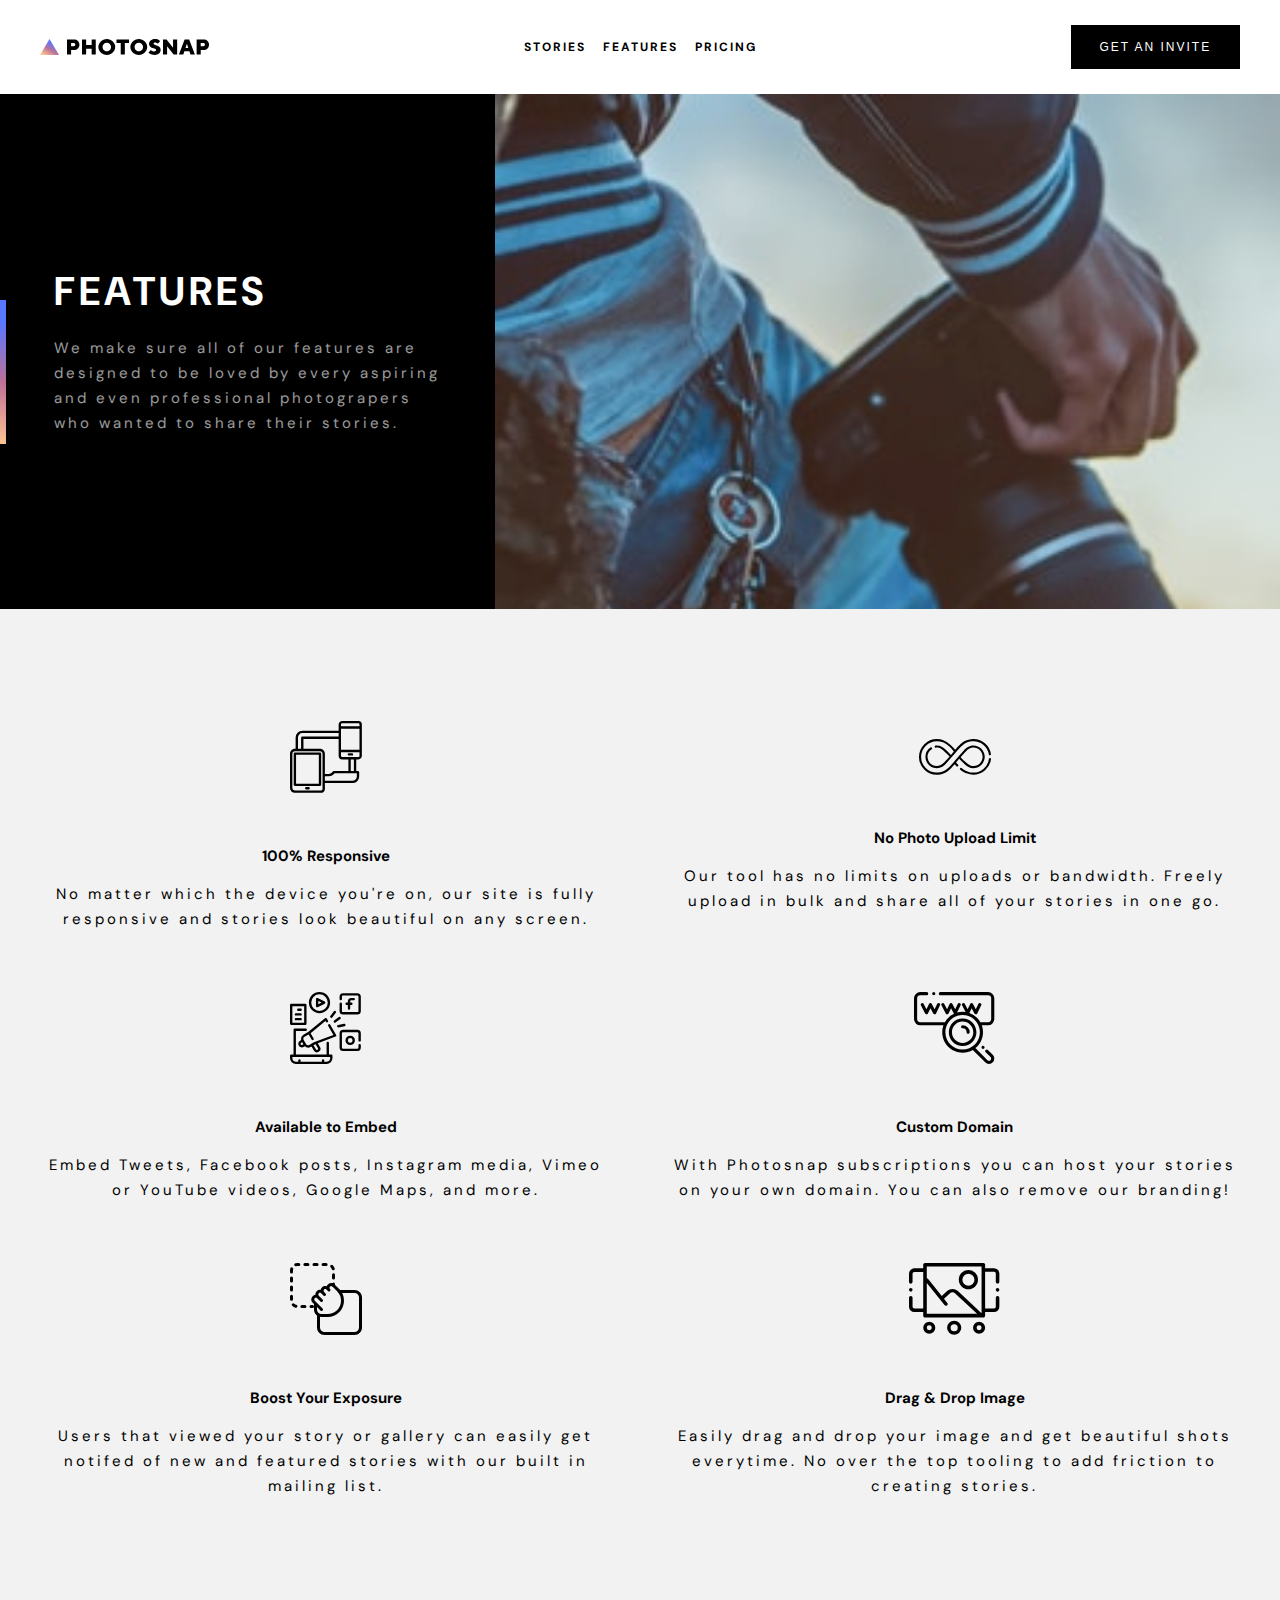
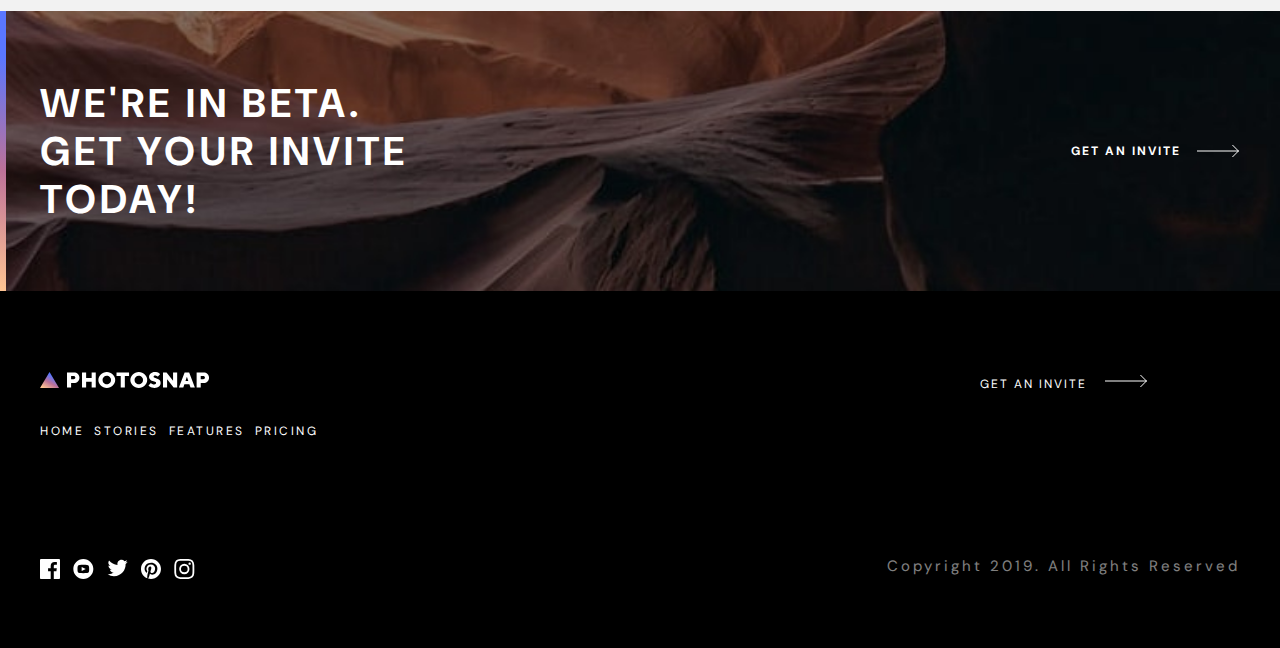
==== commit 7261bd84: "change features style" ====
--- a/features.html
+++ b/features.html
@@ -3,7 +3,7 @@
   <head>
     <meta charset="UTF-8" />
     <meta name="viewport" content="width=device-width, initial-scale=1.0" />
-    <link rel="stylesheet" href="./features.css" />
+    <link rel="stylesheet" href="./styles/features.css" />
     <link
       rel="icon"
       type="image/png"
@@ -59,7 +59,7 @@
     </header>
     <main>
       <section class="main-box">
-        <img class="hero" src="./assets/features/mobile/hero.jpg" alt="hero" />
+       <div class="hero"></div>
         <div class="main-info">
           <h1>Features</h1>
           <p class="main-p">
@@ -133,16 +133,7 @@
 
         <a class="invite-link" href="#"
           >GET AN INVITE
-          <svg
-            class="arrow-svg"
-            xmlns="http://www.w3.org/2000/svg"
-            width="43"
-            height="14"
-          >
-            <g fill="#FFFFFF" fill-rule="evenodd" stroke="#FFFFFF">
-              <path d="M0 7h41.864M35.428 1l6 6-6 6" />
-            </g>
-          </svg>
+          <svg xmlns="http://www.w3.org/2000/svg" width="43" height="14"><g fill="none" fill-rule="evenodd" stroke="#ffff"><path d="M0 7h41.864M35.428 1l6 6-6 6"/></g></svg>
         </a>
       </section>
     </main>
@@ -240,7 +231,6 @@
             </defs>
             <rect x="10" y="20" width="80" height="80" fill="url(#twitter)" />
             <path
-              <path
               d="M86.66 3.797a8.192 8.192 0 01-2.357.646 4.11 4.11 0 001.805-2.27 8.22 8.22 0 01-2.606.996 4.096 4.096 0 00-2.995-1.296c-2.65 0-4.596 2.472-3.998 5.038a11.648 11.648 0 01-8.457-4.287 4.109 4.109 0 001.27 5.478 4.086 4.086 0 01-1.858-.513c-.045 1.901 1.318 3.68 3.291 4.075a4.113 4.113 0 01-1.853.07 4.106 4.106 0 003.833 2.85 8.25 8.25 0 01-6.075 1.7 11.616 11.616 0 006.29 1.843c7.618 0 11.922-6.434 11.662-12.205a8.354 8.354 0 002.048-2.124z"
               transform="translate(-66 -1)"
             />
--- a/styles/features.css
+++ b/styles/features.css
@@ -0,0 +1,549 @@
+@import url("https://fonts.googleapis.com/css2?family=DM+Sans:wght@400;700&display=swap");
+
+/* font-family: 'DM Sans', sans-serif; */
+
+* {
+  margin: 0;
+  padding: 0;
+  box-sizing: border-box;
+}
+
+html {
+  font-size: 62.5%;
+}
+body {
+  font-family: "DM Sans", sans-serif;
+  background: #f2f2f2;
+}
+
+/* header section */
+header {
+  padding: 2.8rem 2.4rem;
+  display: flex;
+  justify-content: space-between;
+  background: #ffffff;
+  align-items: center;
+}
+.navbar {
+  display: none;
+}
+
+.invite-btn0 {
+  display: none;
+}
+
+#hamburger-icon {
+  margin: auto 0;
+  cursor: pointer;
+}
+#hamburger-icon {
+  margin: auto 0;
+  cursor: pointer;
+}
+
+#hamburger-icon div {
+  width: 2rem;
+  height: 1px;
+  background-color: black;
+  margin: 6px 0;
+  transition: 0.4s;
+}
+.open .bar1 {
+  -webkit-transform: rotate(-45deg) translate(-6px, 6px);
+  transform: rotate(-45deg) translate(-4px, 6px);
+}
+
+.open .bar2 {
+  -webkit-transform: rotate(45deg) translate(-6px, -8px);
+  transform: rotate(45deg) translate(0px, -1px);
+}
+
+.open .mobile-menu {
+  display: flex;
+  flex-direction: column;
+  align-items: center;
+  justify-content: flex-start;
+}
+
+.mobile-menu {
+  background: #ffffff;
+  margin-top: 2rem;
+  display: none;
+  position: absolute;
+  top: 50px;
+  left: 0;
+  height: calc(50vh - 50px);
+  width: 100%;
+}
+
+li {
+  list-style: none;
+  text-decoration: none;
+  margin-bottom: 2rem;
+}
+
+a {
+  font-weight: var(--max-font-weight);
+  text-decoration: none;
+  font-size: 15px;
+  line-height: 20px;
+  text-align: center;
+  letter-spacing: 2.5px;
+  text-transform: uppercase;
+  color: #000000;
+}
+
+.mobile-menu > li > a:hover {
+  mix-blend-mode: normal;
+  opacity: 0.3;
+}
+.nav-line {
+  background: #000000;
+  mix-blend-mode: normal;
+  opacity: 0.25;
+  height: 1px;
+  margin-bottom: 2rem;
+  width: 85%;
+}
+
+.nav-list > li > a:hover {
+  mix-blend-mode: normal;
+  opacity: 0.3;
+}
+.invite-btn {
+  background: #000000;
+  font-weight: var(--max-font-weight);
+  font-size: 15px;
+  line-height: 20px;
+  text-align: center;
+  letter-spacing: 2.5px;
+  color: #ffffff;
+  padding: 1em 4.5em;
+  border: none;
+}
+.invite-btn0:hover {
+  background: #dfdfdf;
+  color: #000000;
+  cursor: pointer;
+}
+/* main section */
+.hero {
+  background: url(/assets/features/mobile/hero.jpg) no-repeat;
+  width: 100%;
+  height: 29.4rem;
+  background-size: cover;
+  
+}
+.main-info {
+  padding: 7.2rem 2.8rem 7.2rem 2.9rem;
+  background: black;
+  color: #ffffff;
+  position: relative;
+}
+h1 {
+  font-size: 3.2rem;
+  font-weight: 700;
+  line-height: 4rem;
+  letter-spacing: 0.3rem;
+}
+p {
+  font-size: 1.5rem;
+  font-weight: 400;
+  line-height: 2.5rem;
+  letter-spacing: 0.3rem;
+  margin-top: 1.6rem;
+}
+.main-info > p {
+  opacity: 0.6;
+  mix-blend-mode: normal;
+}
+/* pseudo element section */
+.main-info::before,
+.invite-today::before {
+  content: "";
+  display: block;
+  width: 12.8rem;
+  height: 0.6rem;
+  background: linear-gradient(
+    26.57deg,
+    #ffc593 0%,
+    #bc7198 43.29%,
+    #5a77ff 83.33%
+  );
+  position: absolute;
+  top: 0;
+}
+
+/* info-boxes section*/
+.info-boxes {
+  padding: 6.4rem 3.2rem 9.1rem 3.3rem;
+  display: flex;
+  flex-direction: column;
+  gap: 5.6rem;
+  background: #f2f2f2;
+  text-align: center;
+}
+.info-boxes img {
+  margin-bottom: 5rem;
+}
+
+/* invite with desert */
+.invite-today {
+  background: url(/assets/shared/mobile/bg-beta.jpg) no-repeat;
+  background-size: cover;
+  padding: 6.4rem 3.2rem 6.4rem 3.3rem;
+  color: #ffffff;
+  position: relative;
+}
+.beta-title {
+  margin-bottom: 2.4rem;
+}
+a {
+  text-decoration: none;
+  color: #ffffff;
+  font-size: 1.2rem;
+  font-weight: 700;
+  line-height: 1.5rem;
+  letter-spacing: 0.2rem;
+}
+.invite-link {
+  display: flex;
+  align-items: center;
+  gap: 1.6rem;
+}
+
+/* footer style section */
+footer {
+  padding: 5.6rem 6rem;
+  background-color: #000000;
+  display: flex;
+  flex-direction: column;
+  justify-content: center;
+  align-items: center;
+}
+
+.footernav-list0 {
+  display: none;
+}
+
+.icons {
+  display: flex;
+  flex-direction: row;
+  justify-content: center;
+  gap: 1.3rem;
+  margin-top: 3.2rem;
+  margin-bottom: 5rem;
+}
+.icons > svg {
+  fill: #ffffff;
+  cursor: pointer;
+}
+
+.fb:hover {
+  fill: url(#grad);
+}
+
+.youtube:hover {
+  fill: url(#youtube);
+}
+
+.twitter:hover {
+  fill: url(#twitter);
+}
+.pinterest:hover {
+  fill: url(#pinterest);
+}
+.insta:hover {
+  fill: url(#insta);
+}
+
+.footerlastdiv {
+  align-items: center;
+  display: flex;
+  flex-direction: column;
+}
+
+.footernav-list > li > a {
+  margin-top: 5rem;
+  list-style: none;
+  text-decoration: none;
+  margin-bottom: 2rem;
+  font-weight: var(--max-font-weight);
+  text-decoration: none;
+  font-size: 15px;
+  line-height: 20px;
+  text-align: center;
+  letter-spacing: 2.5px;
+  text-transform: uppercase;
+  color: #ffffff;
+}
+
+.footerinvite {
+  font-weight: var(--max-font-weight);
+  font-size: 12px;
+  line-height: 16px;
+  letter-spacing: 2px;
+  margin-bottom: 3.4rem;
+  color: #ffffff;
+  margin-top: 11rem;
+}
+.footerinvite::after {
+  content: url(../assets/shared/desktop/arrow\ white.svg);
+  margin-left: 1.8rem;
+}
+.copyright {
+  font-weight: var(--min-font-weight);
+  font-size: 15px;
+  line-height: 20px;
+  text-align: center;
+  color: #ffffff;
+  mix-blend-mode: normal;
+  opacity: 0.5;
+  margin-top: 3.4rem;
+}
+
+
+@media (min-width: 560px){
+  /* header section */
+  #hamburger-icon {
+    display: none;
+    visibility: hidden;
+  }
+
+  .navbar {
+    display: flex;
+    flex-direction: row;
+    margin-top: 2rem;
+  }
+
+  .nav-list {
+    display: flex;
+    flex-direction: row;
+    justify-content: space-around;
+    gap: 1.7rem;
+  }
+
+  .nav-line {
+    display: none;
+  }
+
+  header {
+    padding: 2.8rem 1rem;
+  }
+  .invite-btn0 {
+    display: inline-block;
+    background: #000000;
+    font-weight: var(--max-font-weight);
+    font-size: 12px;
+    line-height: 20px;
+    text-align: center;
+    color: #ffffff;
+    padding: 0.5em 2.4em;
+    border: none;
+  }
+
+  .nav-list > li > a {
+    text-decoration: none;
+    font-size: 10px;
+    line-height: 20px;
+    text-align: center;
+    letter-spacing: 1.5px;
+    text-transform: uppercase;
+    color: #000000;
+  }
+
+  /* footer section */
+  footer {
+    display: flex;
+    flex-direction: row;
+    justify-content: space-between;
+    align-items: baseline;
+    gap: 2rem;
+    padding: 2.8rem 2rem;
+  }
+  .footernav-list {
+    display: none;
+  }
+  .footernav-list0 {
+    display: flex;
+    gap: 1rem;
+    flex-direction: row;
+    margin-top: 3.2rem;
+  }
+  .footernav-list0 > li > a {
+    list-style: none;
+    text-decoration: none;
+    margin-bottom: 2rem;
+    font-weight: var(--max-font-weight);
+    text-decoration: none;
+    font-size: 15px;
+    line-height: 20px;
+    text-align: center;
+    letter-spacing: 2.5px;
+    text-transform: uppercase;
+    color: #ffffff;
+  }
+  .icons {
+    margin-top: 10rem;
+    justify-content: unset;
+  }
+
+  .copyright {
+    font-size: unset;
+    margin-top: 14rem;
+  }
+}
+
+
+@media (min-width: 768px) {
+/* header tablet section */
+header {
+  padding: 1.9rem 4rem;
+}
+.nav-list > li > a {
+  font-size: 12px;
+  line-height: 16px;
+  letter-spacing: 2px;
+}
+
+.invite-btn0 {
+  font-size: 12px;
+  line-height: 16px;
+  letter-spacing: 2px;
+  padding: 1.2em 2.4em;
+  border: none;
+}
+/* responsive hero section */
+.hero{
+  background: url(/assets/features/tablet/hero.jpg)no-repeat;
+  background-size: cover;
+  height: 51.5rem;
+}
+/* main section */
+  .main-box {
+    display: flex;
+    background: url(./assets/features/tablet/hero.jpg)no-repeat;
+  }
+  .main-info {
+    order: -1;
+    padding: 17.3rem 5.4rem;
+  }
+
+  h1 {
+    font-size: 4rem;
+    line-height: 4.8rem;
+    letter-spacing: 0.4rem;
+    text-transform: uppercase;
+  }
+  .main-p {
+    width: 38.7rem;
+    margin-top: 2.1rem;
+  }
+
+  /* pseudo element section */
+  .main-info::before {
+    width: 0.6rem;
+    height: 14.4rem;
+    left: 0;
+    top: 40%;
+  }
+  .invite-today::before {
+    width: 0.6rem;
+    height: 28rem;
+    left: 0;
+    top: 0;
+  }
+
+  .info-boxes {
+    display: grid;
+    grid-template-columns: 1fr 1fr;
+    row-gap: 6rem;
+    padding: 11.2rem 3.9rem;
+    align-items: center;
+  }
+  .beta-title {
+    font-size: 4rem;
+    line-height: 4.8rem;
+    letter-spacing: 0.41rem;
+    width: 40rem;
+    margin-bottom: 0;
+  }
+  .invite-today {
+    background: url(/assets/shared/tablet/bg-beta.jpg) no-repeat;
+    background-size: cover;
+    display: flex;
+    justify-content: space-between;
+    gap: 12.3rem;
+    padding: 6.8rem 4rem;
+  }
+  /* footer section */
+  footer {
+    padding: 1.9rem 4rem;
+  }
+  .footerinvite {
+    margin-top: 6.4rem;
+  }
+  .footernav-list0 > li > a {
+    font-size: 12px;
+    line-height: 16px;
+  }
+  .copyright {
+    font-size: 15px;
+    line-height: 20px;
+    margin-top: 13rem;
+  }
+}
+
+@media (min-width: 1440px) {
+/* header desktop section */
+header {
+  padding: 1.6em 16.4em;
+}
+
+/* hero responsive section */
+.hero{
+  background: url(/assets/features/desktop/hero.jpg)no-repeat;
+  background-size: cover;
+  width: 100%;
+}
+/* main */
+  .main-info{
+    padding: 17.3rem 11.1rem;
+  }
+.info-boxes{
+  grid-template-columns: 1fr 1fr 1fr;
+  align-items: center;
+  row-gap: 10rem;
+}
+  .invite-today{
+    background: url(/assets/shared/desktop/bg-beta.jpg);
+    padding: 6.8rem 16.5rem;
+  }
+  .invite-link{
+    cursor: pointer;
+  }
+  /* footer */
+  footer {
+    padding: 1.6em 16.4em 6.4em;
+  }
+  .footernav-list0 {
+    display: none;
+  }
+  .footernav-list {
+    display: flex;
+    flex-direction: column;
+  }
+  .footernav-list > li > a:hover {
+    cursor: pointer;
+    mix-blend-mode: normal;
+    opacity: 0.3;
+  }
+  .copyright {
+    margin-top: 7rem;
+  }
+  .footerinvite:hover {
+    text-decoration: underline;
+    cursor: pointer;
+  }
+
+}
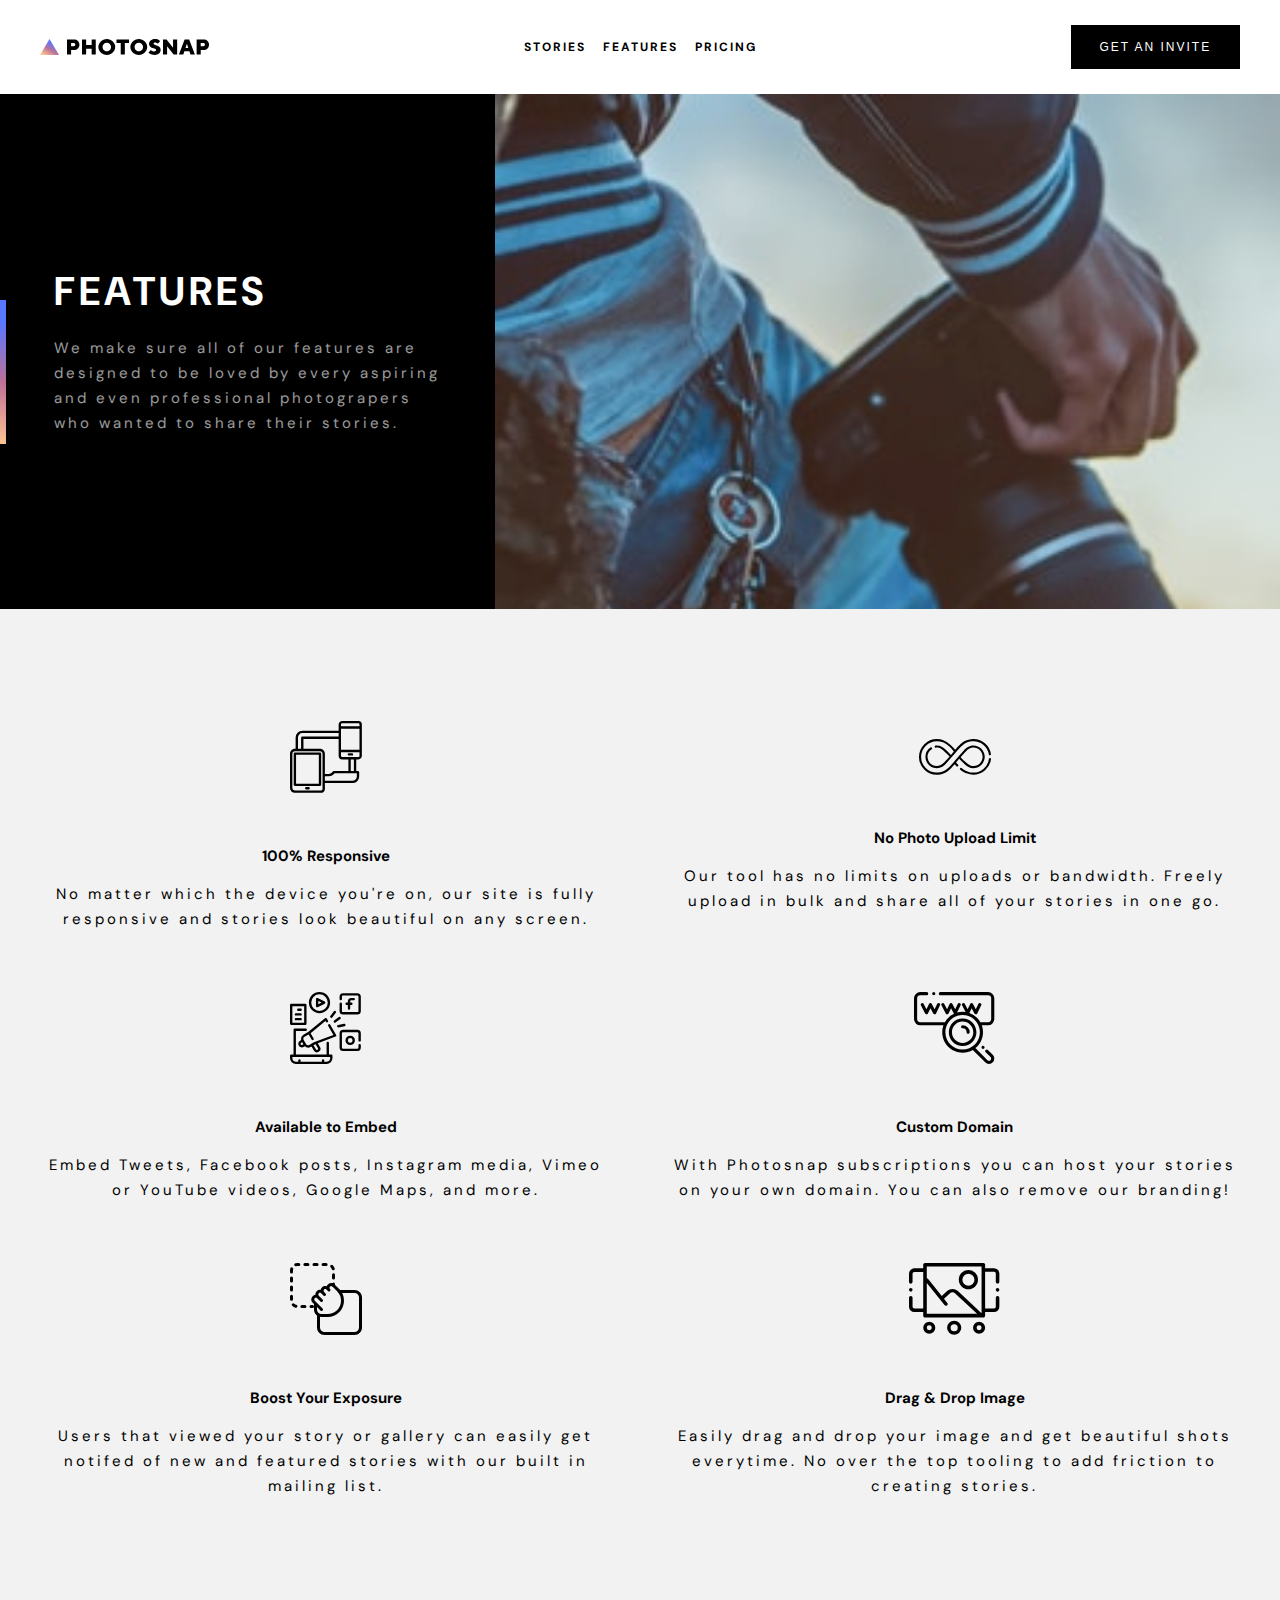
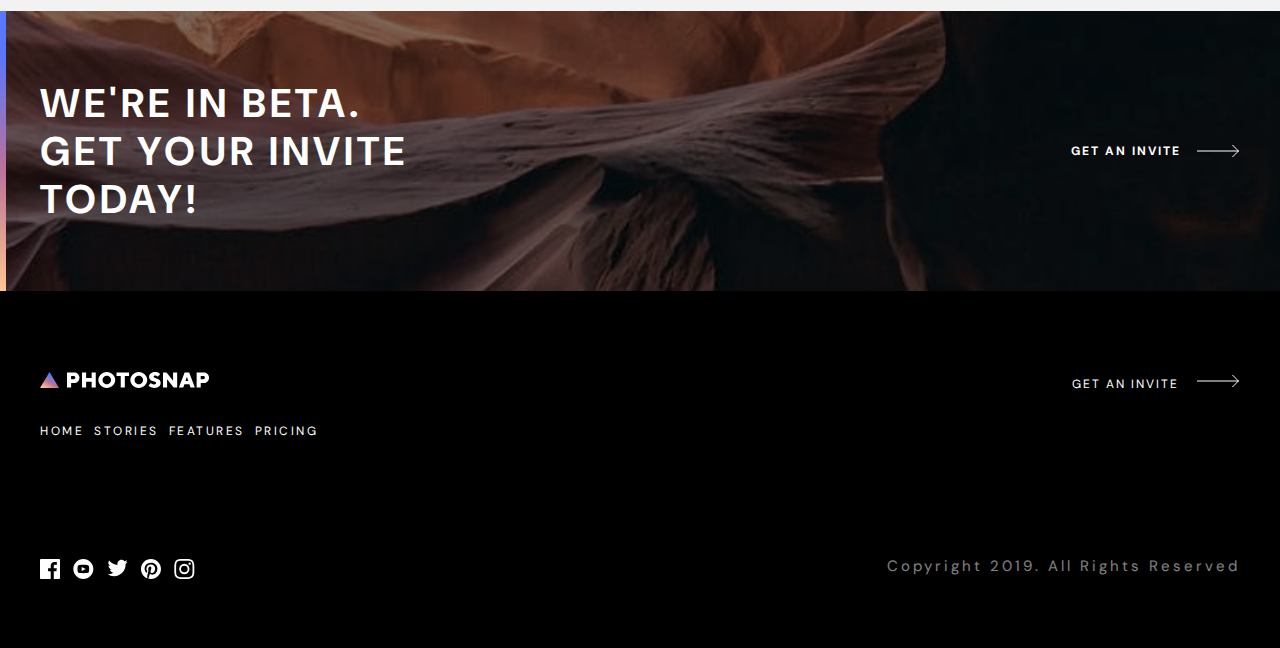
==== commit ff008d58: "change features" ====
--- a/features.html
+++ b/features.html
@@ -39,9 +39,9 @@
       </svg>
       <nav class="navbar">
         <ul class="nav-list">
-          <li><a href="#">STORIES</a></li>
-          <li><a href="#">FEATURES</a></li>
-          <li><a href="#">PRICING</a></li>
+          <li><a href="./stories.html">STORIES</a></li>
+          <li><a href="./features.html">FEATURES</a></li>
+          <li><a href="./pricing.html">PRICING</a></li>
         </ul>
       </nav>
       <button class="invite-btn0">GET AN INVITE</button>
@@ -49,9 +49,9 @@
         <div class="bar1"></div>
         <div class="bar2"></div>
         <ul class="mobile-menu">
-          <li><a href="#">STORIES</a></li>
-          <li><a href="#">FEATURES</a></li>
-          <li><a href="#">PRICING</a></li>
+          <li><a href="./stories.html">STORIES</a></li>
+          <li><a href="./features.html">FEATURES</a></li>
+          <li><a href="./pricing.html">PRICING</a></li>
           <hr class="nav-line" />
           <button class="invite-btn">GET AN INVITE</button>
         </ul>
@@ -137,6 +137,7 @@
         </a>
       </section>
     </main>
+
     <footer>
       <div class="footer-logos">
         <svg
@@ -162,10 +163,10 @@
           </g>
         </svg>
         <ul class="footernav-list0">
-          <li><a href="#">HOME</a></li>
-          <li><a href="#">STORIES</a></li>
-          <li><a href="#">FEATURES</a></li>
-          <li><a href="#">PRICING</a></li>
+          <li><a href="./index.html">HOME</a></li>
+          <li><a href="./stories.html">STORIES</a></li>
+          <li><a href="./features.html">FEATURES</a></li>
+          <li><a href="./pricing.html">PRICING</a></li>
         </ul>
         <div class="icons">
           <svg
@@ -289,16 +290,16 @@
         </div>
       </div>
       <ul class="footernav-list">
-        <li><a href="#">HOME</a></li>
-        <li><a href="#">STORIES</a></li>
-        <li><a href="#">FEATURES</a></li>
-        <li><a href="#">PRICING</a></li>
+        <li><a href="./index.html">HOME</a></li>
+        <li><a href="./stories.html">STORIES</a></li>
+        <li><a href="./features.html">FEATURES</a></li>
+        <li><a href="./pricing.html">PRICING</a></li>
       </ul>
       <div class="footerlastdiv">
         <a class="footerinvite" href="">GET AN INVITE</a>
         <p class="copyright">Copyright 2019. All Rights Reserved</p>
       </div>
     </footer>
-    <script src="./index.js/index.js"></script>
+    <script src="./js/index.js"></script>
   </body>
 </html>
--- a/styles/features.css
+++ b/styles/features.css
@@ -96,6 +96,9 @@
 .mobile-menu > li > a:hover {
   mix-blend-mode: normal;
   opacity: 0.3;
+}
+.mobile-menu a{
+  color: #000000;
 }
 .nav-line {
   background: #000000;
@@ -473,7 +476,7 @@
     background-size: cover;
     display: flex;
     justify-content: space-between;
-    gap: 12.3rem;
+    gap: 11rem;
     padding: 6.8rem 4rem;
   }
   /* footer section */
@@ -482,6 +485,7 @@
   }
   .footerinvite {
     margin-top: 6.4rem;
+    align-self: flex-end;
   }
   .footernav-list0 > li > a {
     font-size: 12px;
@@ -504,7 +508,6 @@
 .hero{
   background: url(/assets/features/desktop/hero.jpg)no-repeat;
   background-size: cover;
-  width: 100%;
 }
 /* main */
   .main-info{
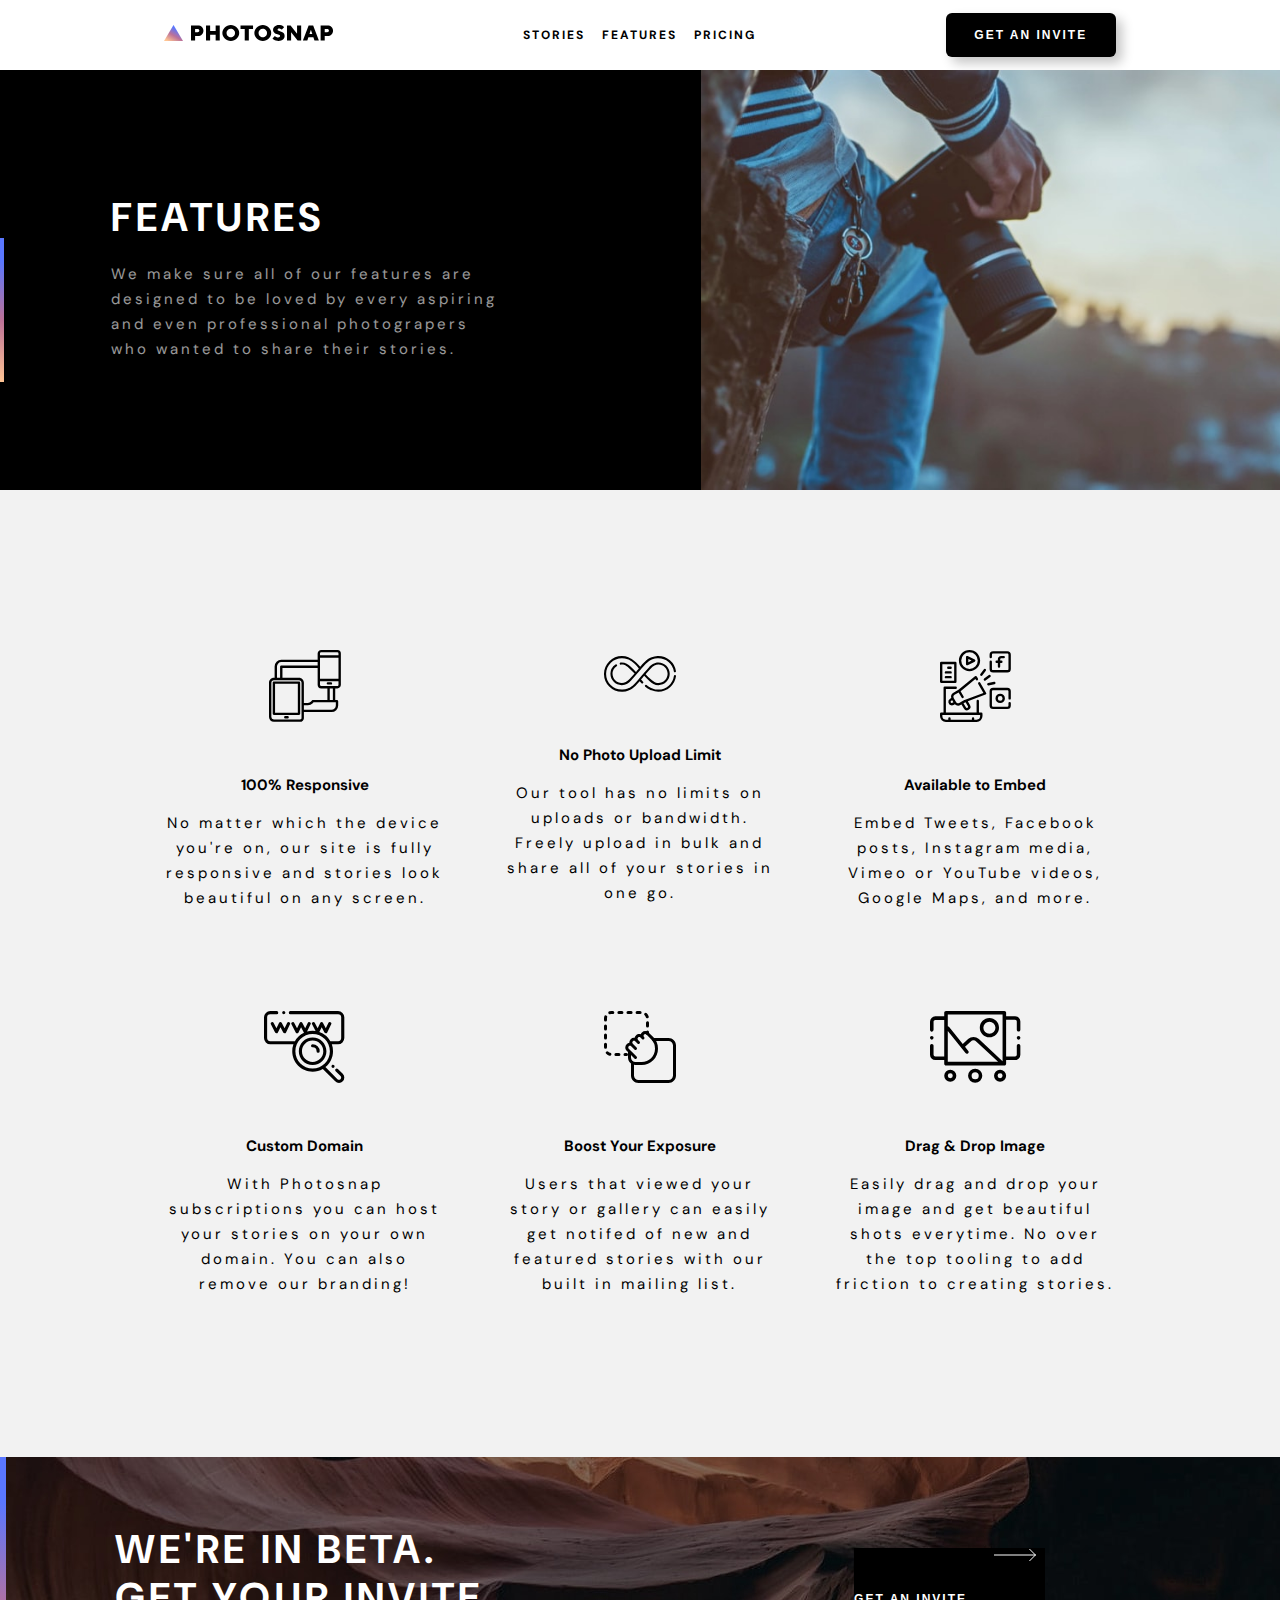
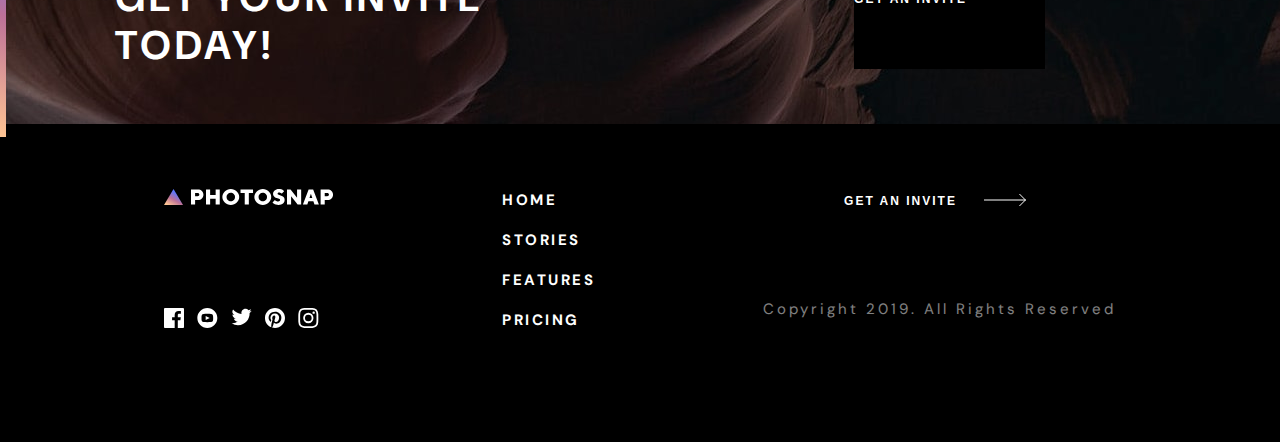
==== commit c16cbd9f: "feature style change" ====
--- a/features.html
+++ b/features.html
@@ -3,6 +3,7 @@
   <head>
     <meta charset="UTF-8" />
     <meta name="viewport" content="width=device-width, initial-scale=1.0" />
+    <link rel="stylesheet" href="./styles/general.css" />
     <link rel="stylesheet" href="./styles/features.css" />
     <link
       rel="icon"
@@ -15,28 +16,30 @@
   </head>
   <body>
     <header>
-      <svg
-        class="logo"
-        xmlns="http://www.w3.org/2000/svg"
-        width="170"
-        height="16"
-      >
-        <defs>
-          <linearGradient id="a" x1="0%" x2="50%" y1="85.457%" y2="14.543%">
-            <stop offset="0%" stop-color="#FFC593" />
-            <stop offset="51.945%" stop-color="#BC7198" />
-            <stop offset="100%" stop-color="#5A77FF" />
-          </linearGradient>
-        </defs>
-        <g fill="none" fill-rule="evenodd">
-          <path
-            fill="#000"
-            fill-rule="nonzero"
-            d="M31.108 15.568v-4.541h2.703c.836 0 1.6-.133 2.292-.4a5.19 5.19 0 001.773-1.113 5.1 5.1 0 001.146-1.676c.273-.642.41-1.344.41-2.108 0-.75-.137-1.449-.41-2.098a5.072 5.072 0 00-1.146-1.686A5.19 5.19 0 0036.103.832c-.692-.266-1.456-.4-2.292-.4H27v15.136h4.108zm2.487-8.217h-2.487V4.108h2.487c.49 0 .9.162 1.232.487.332.324.497.702.497 1.135 0 .432-.165.81-.497 1.135-.332.324-.742.486-1.232.486zm12.54 8.217V9.73h5.514v5.838h4.108V.432h-4.108v5.622h-5.514V.432h-4.108v15.136h4.108zM66.784 16a8.616 8.616 0 003.319-.638 8.401 8.401 0 002.68-1.74 8.192 8.192 0 001.785-2.552c.432-.965.648-1.989.648-3.07a7.428 7.428 0 00-.648-3.07 8.192 8.192 0 00-1.784-2.552 8.401 8.401 0 00-2.681-1.74A8.616 8.616 0 0066.783 0c-1.196 0-2.306.213-3.329.638a8.432 8.432 0 00-2.67 1.74A8.192 8.192 0 0059 4.93 7.428 7.428 0 0058.351 8c0 1.081.217 2.105.649 3.07a8.192 8.192 0 001.784 2.552 8.432 8.432 0 002.67 1.74c1.023.425 2.133.638 3.33.638zm0-3.676A4.285 4.285 0 0165.119 12a3.942 3.942 0 01-1.34-.908 4.33 4.33 0 01-.887-1.373A4.479 4.479 0 0162.568 8c0-.62.108-1.193.324-1.719a4.33 4.33 0 01.886-1.373c.375-.39.822-.692 1.34-.908a4.285 4.285 0 011.666-.324c.59 0 1.142.108 1.654.324.512.216.958.519 1.34.908.382.39.681.847.898 1.373.216.526.324 1.1.324 1.719 0 .62-.108 1.193-.324 1.719a4.236 4.236 0 01-.898 1.373c-.382.39-.828.692-1.34.908a4.206 4.206 0 01-1.654.324zm18.054 3.244V4.108h4.216V.432h-12.54v3.676h4.216v11.46h4.108zM98.784 16a8.616 8.616 0 003.319-.638 8.401 8.401 0 002.68-1.74 8.192 8.192 0 001.785-2.552c.432-.965.648-1.989.648-3.07a7.428 7.428 0 00-.648-3.07 8.192 8.192 0 00-1.784-2.552 8.401 8.401 0 00-2.681-1.74A8.616 8.616 0 0098.783 0c-1.196 0-2.306.213-3.329.638a8.432 8.432 0 00-2.67 1.74A8.192 8.192 0 0091 4.93 7.428 7.428 0 0090.351 8c0 1.081.217 2.105.649 3.07a8.192 8.192 0 001.784 2.552 8.432 8.432 0 002.67 1.74c1.023.425 2.133.638 3.33.638zm0-3.676A4.285 4.285 0 0197.119 12a3.942 3.942 0 01-1.34-.908 4.33 4.33 0 01-.887-1.373A4.479 4.479 0 0194.568 8c0-.62.108-1.193.324-1.719a4.33 4.33 0 01.886-1.373c.375-.39.822-.692 1.34-.908a4.285 4.285 0 011.666-.324c.59 0 1.142.108 1.654.324.512.216.958.519 1.34.908.382.39.681.847.898 1.373.216.526.324 1.1.324 1.719 0 .62-.108 1.193-.324 1.719a4.236 4.236 0 01-.898 1.373c-.382.39-.828.692-1.34.908a4.206 4.206 0 01-1.654.324zM114.568 16c.95 0 1.801-.133 2.55-.4.75-.267 1.385-.627 1.904-1.081.519-.454.915-.98 1.189-1.578.274-.599.41-1.236.41-1.914 0-.88-.172-1.6-.518-2.162a4.35 4.35 0 00-1.298-1.362 6.98 6.98 0 00-1.697-.822l-1.697-.562a7.533 7.533 0 01-1.297-.551c-.346-.195-.52-.465-.52-.811 0-.332.148-.63.444-.898.295-.266.688-.4 1.178-.4.375 0 .714.062 1.016.184.303.123.563.263.779.422.26.173.49.367.692.584l2.378-2.487a5.559 5.559 0 00-1.276-1.08c-.432-.275-.98-.523-1.643-.747C116.5.112 115.706 0 114.784 0c-.865 0-1.65.13-2.357.39-.706.259-1.308.605-1.805 1.037-.498.432-.883.93-1.157 1.492a3.908 3.908 0 00-.41 1.73c0 .879.172 1.6.518 2.162a4.35 4.35 0 001.297 1.362 6.98 6.98 0 001.698.822c.612.201 1.178.389 1.697.562.519.173.951.357 1.297.551.346.195.52.465.52.81 0 .433-.174.812-.52 1.136-.346.324-.821.487-1.427.487-.49 0-.933-.083-1.33-.25a5.466 5.466 0 01-1.027-.55 5.352 5.352 0 01-.886-.822l-2.378 2.486c.432.49.944.923 1.535 1.298.504.331 1.131.63 1.88.897.75.267 1.63.4 2.639.4zm12.54-.432V7.135l6.508 8.433h3.546V.432h-4.108v8.433L126.568.432H123v15.136h4.108zm16.216 0l1.081-3.244h4.973l1.081 3.244h4.433L149.162.432h-4.54l-5.73 15.136h4.432zm4.973-6.487h-2.81l1.405-4.432 1.405 4.432zm12.433 6.487v-4.541h2.702c.836 0 1.6-.133 2.292-.4a5.19 5.19 0 001.773-1.113 5.1 5.1 0 001.146-1.676c.274-.642.411-1.344.411-2.108 0-.75-.137-1.449-.41-2.098a5.072 5.072 0 00-1.147-1.686 5.19 5.19 0 00-1.773-1.114c-.692-.266-1.456-.4-2.292-.4h-6.81v15.136h4.108zm2.486-8.217h-2.486V4.108h2.486c.49 0 .901.162 1.233.487.331.324.497.702.497 1.135 0 .432-.166.81-.497 1.135-.332.324-.743.486-1.233.486z"
-          />
-          <path fill="url(#a)" d="M0 16L9.5 0 19 16z" />
-        </g>
-      </svg>
+      <a href="./index.html">
+        <svg
+          class="logo"
+          xmlns="http://www.w3.org/2000/svg"
+          width="170"
+          height="16"
+        >
+          <defs>
+            <linearGradient id="a" x1="0%" x2="50%" y1="85.457%" y2="14.543%">
+              <stop offset="0%" stop-color="#FFC593" />
+              <stop offset="51.945%" stop-color="#BC7198" />
+              <stop offset="100%" stop-color="#5A77FF" />
+            </linearGradient>
+          </defs>
+          <g fill="none" fill-rule="evenodd">
+            <path
+              fill="#000"
+              fill-rule="nonzero"
+              d="M31.108 15.568v-4.541h2.703c.836 0 1.6-.133 2.292-.4a5.19 5.19 0 001.773-1.113 5.1 5.1 0 001.146-1.676c.273-.642.41-1.344.41-2.108 0-.75-.137-1.449-.41-2.098a5.072 5.072 0 00-1.146-1.686A5.19 5.19 0 0036.103.832c-.692-.266-1.456-.4-2.292-.4H27v15.136h4.108zm2.487-8.217h-2.487V4.108h2.487c.49 0 .9.162 1.232.487.332.324.497.702.497 1.135 0 .432-.165.81-.497 1.135-.332.324-.742.486-1.232.486zm12.54 8.217V9.73h5.514v5.838h4.108V.432h-4.108v5.622h-5.514V.432h-4.108v15.136h4.108zM66.784 16a8.616 8.616 0 003.319-.638 8.401 8.401 0 002.68-1.74 8.192 8.192 0 001.785-2.552c.432-.965.648-1.989.648-3.07a7.428 7.428 0 00-.648-3.07 8.192 8.192 0 00-1.784-2.552 8.401 8.401 0 00-2.681-1.74A8.616 8.616 0 0066.783 0c-1.196 0-2.306.213-3.329.638a8.432 8.432 0 00-2.67 1.74A8.192 8.192 0 0059 4.93 7.428 7.428 0 0058.351 8c0 1.081.217 2.105.649 3.07a8.192 8.192 0 001.784 2.552 8.432 8.432 0 002.67 1.74c1.023.425 2.133.638 3.33.638zm0-3.676A4.285 4.285 0 0165.119 12a3.942 3.942 0 01-1.34-.908 4.33 4.33 0 01-.887-1.373A4.479 4.479 0 0162.568 8c0-.62.108-1.193.324-1.719a4.33 4.33 0 01.886-1.373c.375-.39.822-.692 1.34-.908a4.285 4.285 0 011.666-.324c.59 0 1.142.108 1.654.324.512.216.958.519 1.34.908.382.39.681.847.898 1.373.216.526.324 1.1.324 1.719 0 .62-.108 1.193-.324 1.719a4.236 4.236 0 01-.898 1.373c-.382.39-.828.692-1.34.908a4.206 4.206 0 01-1.654.324zm18.054 3.244V4.108h4.216V.432h-12.54v3.676h4.216v11.46h4.108zM98.784 16a8.616 8.616 0 003.319-.638 8.401 8.401 0 002.68-1.74 8.192 8.192 0 001.785-2.552c.432-.965.648-1.989.648-3.07a7.428 7.428 0 00-.648-3.07 8.192 8.192 0 00-1.784-2.552 8.401 8.401 0 00-2.681-1.74A8.616 8.616 0 0098.783 0c-1.196 0-2.306.213-3.329.638a8.432 8.432 0 00-2.67 1.74A8.192 8.192 0 0091 4.93 7.428 7.428 0 0090.351 8c0 1.081.217 2.105.649 3.07a8.192 8.192 0 001.784 2.552 8.432 8.432 0 002.67 1.74c1.023.425 2.133.638 3.33.638zm0-3.676A4.285 4.285 0 0197.119 12a3.942 3.942 0 01-1.34-.908 4.33 4.33 0 01-.887-1.373A4.479 4.479 0 0194.568 8c0-.62.108-1.193.324-1.719a4.33 4.33 0 01.886-1.373c.375-.39.822-.692 1.34-.908a4.285 4.285 0 011.666-.324c.59 0 1.142.108 1.654.324.512.216.958.519 1.34.908.382.39.681.847.898 1.373.216.526.324 1.1.324 1.719 0 .62-.108 1.193-.324 1.719a4.236 4.236 0 01-.898 1.373c-.382.39-.828.692-1.34.908a4.206 4.206 0 01-1.654.324zM114.568 16c.95 0 1.801-.133 2.55-.4.75-.267 1.385-.627 1.904-1.081.519-.454.915-.98 1.189-1.578.274-.599.41-1.236.41-1.914 0-.88-.172-1.6-.518-2.162a4.35 4.35 0 00-1.298-1.362 6.98 6.98 0 00-1.697-.822l-1.697-.562a7.533 7.533 0 01-1.297-.551c-.346-.195-.52-.465-.52-.811 0-.332.148-.63.444-.898.295-.266.688-.4 1.178-.4.375 0 .714.062 1.016.184.303.123.563.263.779.422.26.173.49.367.692.584l2.378-2.487a5.559 5.559 0 00-1.276-1.08c-.432-.275-.98-.523-1.643-.747C116.5.112 115.706 0 114.784 0c-.865 0-1.65.13-2.357.39-.706.259-1.308.605-1.805 1.037-.498.432-.883.93-1.157 1.492a3.908 3.908 0 00-.41 1.73c0 .879.172 1.6.518 2.162a4.35 4.35 0 001.297 1.362 6.98 6.98 0 001.698.822c.612.201 1.178.389 1.697.562.519.173.951.357 1.297.551.346.195.52.465.52.81 0 .433-.174.812-.52 1.136-.346.324-.821.487-1.427.487-.49 0-.933-.083-1.33-.25a5.466 5.466 0 01-1.027-.55 5.352 5.352 0 01-.886-.822l-2.378 2.486c.432.49.944.923 1.535 1.298.504.331 1.131.63 1.88.897.75.267 1.63.4 2.639.4zm12.54-.432V7.135l6.508 8.433h3.546V.432h-4.108v8.433L126.568.432H123v15.136h4.108zm16.216 0l1.081-3.244h4.973l1.081 3.244h4.433L149.162.432h-4.54l-5.73 15.136h4.432zm4.973-6.487h-2.81l1.405-4.432 1.405 4.432zm12.433 6.487v-4.541h2.702c.836 0 1.6-.133 2.292-.4a5.19 5.19 0 001.773-1.113 5.1 5.1 0 001.146-1.676c.274-.642.411-1.344.411-2.108 0-.75-.137-1.449-.41-2.098a5.072 5.072 0 00-1.147-1.686 5.19 5.19 0 00-1.773-1.114c-.692-.266-1.456-.4-2.292-.4h-6.81v15.136h4.108zm2.486-8.217h-2.486V4.108h2.486c.49 0 .901.162 1.233.487.331.324.497.702.497 1.135 0 .432-.166.81-.497 1.135-.332.324-.743.486-1.233.486z"
+            />
+            <path fill="url(#a)" d="M0 16L9.5 0 19 16z" />
+          </g>
+        </svg>
+      </a>
       <nav class="navbar">
         <ul class="nav-list">
           <li><a href="./stories.html">STORIES</a></li>
@@ -59,7 +62,7 @@
     </header>
     <main>
       <section class="main-box">
-       <div class="hero"></div>
+        <div class="hero"></div>
         <div class="main-info">
           <h1>Features</h1>
           <p class="main-p">
@@ -128,13 +131,18 @@
           </p>
         </div>
       </section>
+
       <section class="invite-today">
         <h1 class="beta-title">We're in Beta. Get your invite today!</h1>
 
-        <a class="invite-link" href="#"
-          >GET AN INVITE
-          <svg xmlns="http://www.w3.org/2000/svg" width="43" height="14"><g fill="none" fill-rule="evenodd" stroke="#ffff"><path d="M0 7h41.864M35.428 1l6 6-6 6"/></g></svg>
-        </a>
+        <button class="getinvitation">
+          <a href="#" class="invite-link">GET AN INVITE</a>
+          <svg xmlns="http://www.w3.org/2000/svg" width="43" height="14">
+            <g fill="none" fill-rule="evenodd" stroke="#ffff">
+              <path d="M0 7h41.864M35.428 1l6 6-6 6" />
+            </g>
+          </svg>
+        </button>
       </section>
     </main>
 
@@ -296,7 +304,14 @@
         <li><a href="./pricing.html">PRICING</a></li>
       </ul>
       <div class="footerlastdiv">
-        <a class="footerinvite" href="">GET AN INVITE</a>
+        <button class="getinvitation">
+          <a href="#" class="invite-link">GET AN INVITE</a>
+          <svg xmlns="http://www.w3.org/2000/svg" width="43" height="14">
+            <g fill="none" fill-rule="evenodd" stroke="#ffff">
+              <path d="M0 7h41.864M35.428 1l6 6-6 6" />
+            </g>
+          </svg>
+        </button>
         <p class="copyright">Copyright 2019. All Rights Reserved</p>
       </div>
     </footer>
--- a/styles/general.css
+++ b/styles/general.css
@@ -0,0 +1,363 @@
+* {
+  margin: 0;
+  padding: 0;
+  box-sizing: border-box;
+}
+
+html {
+  font-size: 62.5%;
+  scroll-behavior: smooth;
+}
+
+body {
+  font-family: "DM Sans";
+  font-style: normal;
+}
+:root {
+  /* for font size */
+  --max-font-weight: 700;
+  --min-font-weight: 400;
+}
+
+/* ******************************************************** */
+/* whole header section with its navbar  */
+/* ******************************************************** */
+header {
+  height: 7rem;
+  padding: 0 2.4rem;
+  display: flex;
+  justify-content: space-between;
+  align-items: center;
+}
+
+.navbar {
+  display: none;
+}
+
+.invite-btn0 {
+  display: none;
+}
+
+#hamburger-icon {
+  margin: auto 0;
+  cursor: pointer;
+}
+
+#hamburger-icon div {
+  width: 2rem;
+  height: 1px;
+  background-color: black;
+  margin: 6px 0;
+  transition: 0.4s;
+}
+.open .bar1 {
+  -webkit-transform: rotate(-45deg) translate(-6px, 6px);
+  transform: rotate(-45deg) translate(-4px, 6px);
+}
+
+.open .bar2 {
+  -webkit-transform: rotate(45deg) translate(-6px, -8px);
+  transform: rotate(45deg) translate(0px, -1px);
+}
+
+.open .mobile-menu {
+  display: flex;
+  flex-direction: column;
+  align-items: center;
+  justify-content: flex-start;
+}
+
+.mobile-menu {
+  background: #ffffff;
+  margin-top: 2rem;
+  display: none;
+  position: absolute;
+  top: 50px;
+  left: 0;
+  height: calc(50vh - 50px);
+  width: 100%;
+}
+
+li {
+  list-style: none;
+  text-decoration: none;
+  margin-bottom: 2rem;
+}
+
+a {
+  font-weight: var(--max-font-weight);
+  text-decoration: none;
+  font-size: 15px;
+  line-height: 20px;
+  text-align: center;
+  letter-spacing: 2.5px;
+  text-transform: uppercase;
+  color: #000000;
+}
+
+.mobile-menu > li > a:hover {
+  mix-blend-mode: normal;
+  opacity: 0.3;
+}
+.nav-line {
+  background: #000000;
+  mix-blend-mode: normal;
+  opacity: 0.25;
+  height: 1px;
+  margin-bottom: 2rem;
+  width: 85%;
+}
+
+.nav-list > li > a:hover {
+  mix-blend-mode: normal;
+  opacity: 0.3;
+}
+
+/* ************************************************************ */
+/* navbar and header section ends here  */
+/* ******************************************************** */
+
+/* ******************************************* */
+/* invitation links decoration */
+/* ******************************************* */
+.getinvitation {
+  border: none;
+  margin-top: 2.3rem;
+  background: #000000;
+  color: #ffff;
+}
+
+.invite-link {
+  padding-bottom: 7px;
+  font-size: 12px;
+  line-height: 16px;
+  letter-spacing: 2px;
+  padding-right: 15px;
+  color: #ffff;
+  text-transform: uppercase;
+}
+
+.getinvitation svg {
+  margin-left: 2rem;
+  transform: translateX(-8px);
+  transition: all 0.3s ease;
+}
+
+.getinvitation:hover svg {
+  transform: translateX(0);
+}
+
+.getinvitation:active svg {
+  transform: scale(0.9);
+}
+
+.invite-link {
+  position: relative;
+  color: #ffff;
+  padding-bottom: 20px;
+}
+
+.invite-link:after {
+  content: "";
+  position: absolute;
+  width: 100%;
+  transform: scaleX(0);
+  height: 2px;
+  bottom: 0;
+  left: 0;
+  background-color: #ffff;
+  transform-origin: bottom right;
+  transition: transform 0.25s ease-out;
+}
+
+.getinvitation:hover .invite-link:after {
+  transform: scaleX(1);
+  transform-origin: bottom left;
+}
+/* ******************************************* */
+/* invitation links decoration  ends here*/
+/* ******************************************* */
+/* ********************************************************** */
+/* button decoration */
+/* ******************************************************** */
+.invite-btn,
+.invite-btn0 {
+  display: inline-block;
+  transition: all 0.2s ease-in;
+  position: relative;
+  overflow: hidden;
+  z-index: 1;
+  color: #ffff;
+  padding: 0.7em 1.7em;
+  font-weight: var(--max-font-weight);
+  font-size: 15px;
+  line-height: 20px;
+  text-align: center;
+  letter-spacing: 2.5px;
+  color: #ffffff;
+  padding: 1em 4.5em;
+  border-radius: 0.5em;
+  background: #000000;
+  border: 1px solid #e8e8e8;
+  box-shadow: 6px 6px 12px #c5c5c5, -6px -6px 12px #ffffff;
+}
+
+.invite-btn:active {
+  color: #666;
+  box-shadow: inset 4px 4px 12px #c5c5c5, inset -4px -4px 12px #ffffff;
+}
+
+.invite-btn:before {
+  content: "";
+  position: absolute;
+  left: 50%;
+  transform: translateX(-50%) scaleY(1) scaleX(1.25);
+  top: 100%;
+  width: 140%;
+  height: 180%;
+  background-color: rgba(0, 0, 0, 0.05);
+  border-radius: 50%;
+  display: block;
+  transition: all 0.5s 0.1s cubic-bezier(0.55, 0, 0.1, 1);
+  z-index: -1;
+}
+
+.invite-btn:after {
+  content: "";
+  position: absolute;
+  left: 55%;
+  transform: translateX(-50%) scaleY(1) scaleX(1.45);
+  top: 180%;
+  width: 160%;
+  height: 190%;
+  background-color: #dfdfdf;
+  border-radius: 50%;
+  display: block;
+  transition: all 0.5s 0.1s cubic-bezier(0.55, 0, 0.1, 1);
+  z-index: -1;
+}
+
+.invite-btn:hover {
+  color: #000000;
+  border: 1px solid #dfdfdf;
+}
+
+.invite-btn:hover:before {
+  top: -35%;
+  background-color: #dfdfdf;
+  transform: translateX(-50%) scaleY(1.3) scaleX(0.8);
+}
+
+.invite-btn:hover:after {
+  top: -45%;
+  background-color: #dfdfdf;
+  transform: translateX(-50%) scaleY(1.3) scaleX(0.8);
+}
+.nav-list > li > a {
+  text-decoration: none;
+  font-size: 10px;
+  line-height: 20px;
+  text-align: center;
+  letter-spacing: 1.5px;
+  text-transform: uppercase;
+  color: #000000;
+}
+
+/* ********************************************************** */
+/* button decoration */
+/* ******************************************************** */
+
+/* ******************************************************** */
+/* footer */
+/* ******************************************************** */
+footer {
+  padding: 5.6rem 6rem;
+  background-color: #000000;
+  display: flex;
+  flex-direction: column;
+  justify-content: center;
+  align-items: center;
+}
+
+.footernav-list0 {
+  display: none;
+}
+
+.icons {
+  display: flex;
+  flex-direction: row;
+  justify-content: center;
+  gap: 1.3rem;
+  margin-top: 3.2rem;
+  margin-bottom: 5rem;
+}
+.icons > svg {
+  fill: #ffffff;
+  cursor: pointer;
+}
+
+.fb:hover {
+  fill: url(#grad);
+}
+
+.youtube:hover {
+  fill: url(#youtube);
+}
+
+.twitter:hover {
+  fill: url(#twitter);
+}
+.pinterest:hover {
+  fill: url(#pinterest);
+}
+.insta:hover {
+  fill: url(#insta);
+}
+
+.footerlastdiv {
+  align-items: center;
+  display: flex;
+  flex-direction: column;
+}
+
+.footernav-list > li > a {
+  margin-top: 5rem;
+  list-style: none;
+  text-decoration: none;
+  margin-bottom: 2rem;
+  font-weight: var(--max-font-weight);
+  text-decoration: none;
+  font-size: 15px;
+  line-height: 20px;
+  text-align: center;
+  letter-spacing: 2.5px;
+  text-transform: uppercase;
+  color: #ffffff;
+}
+
+.footerinvite {
+  font-weight: var(--max-font-weight);
+  font-size: 12px;
+  line-height: 16px;
+  letter-spacing: 2px;
+  margin-bottom: 3.4rem;
+  color: #ffffff;
+  margin-top: 11rem;
+}
+.footerinvite::after {
+  content: url(../assets/shared/desktop/arrow\ white.svg);
+  margin-left: 1.8rem;
+}
+.copyright {
+  font-weight: var(--min-font-weight);
+  font-size: 15px;
+  line-height: 20px;
+  text-align: center;
+  color: #ffffff;
+  mix-blend-mode: normal;
+  opacity: 0.5;
+  margin-top: 3.4rem;
+}
+/* ******************************************************** */
+/* footer ends here*/
+/* ******************************************************** */
--- a/styles/features.css
+++ b/styles/features.css
@@ -1,18 +1,7 @@
 @import url("https://fonts.googleapis.com/css2?family=DM+Sans:wght@400;700&display=swap");
 
 /* font-family: 'DM Sans', sans-serif; */
-
-* {
-  margin: 0;
-  padding: 0;
-  box-sizing: border-box;
-}
-
-html {
-  font-size: 62.5%;
-}
 body {
-  font-family: "DM Sans", sans-serif;
   background: #f2f2f2;
 }
 
@@ -97,7 +86,7 @@
   mix-blend-mode: normal;
   opacity: 0.3;
 }
-.mobile-menu a{
+.mobile-menu a {
   color: #000000;
 }
 .nav-line {
@@ -113,35 +102,21 @@
   mix-blend-mode: normal;
   opacity: 0.3;
 }
-.invite-btn {
-  background: #000000;
-  font-weight: var(--max-font-weight);
-  font-size: 15px;
-  line-height: 20px;
-  text-align: center;
-  letter-spacing: 2.5px;
-  color: #ffffff;
-  padding: 1em 4.5em;
-  border: none;
-}
-.invite-btn0:hover {
-  background: #dfdfdf;
-  color: #000000;
-  cursor: pointer;
-}
+
 /* main section */
 .hero {
   background: url(/assets/features/mobile/hero.jpg) no-repeat;
-  width: 100%;
   height: 29.4rem;
   background-size: cover;
-  
+  width: 100%;
 }
 .main-info {
   padding: 7.2rem 2.8rem 7.2rem 2.9rem;
   background: black;
   color: #ffffff;
   position: relative;
+  width: 100%;
+  height: 42rem;
 }
 h1 {
   font-size: 3.2rem;
@@ -194,7 +169,7 @@
 .invite-today {
   background: url(/assets/shared/mobile/bg-beta.jpg) no-repeat;
   background-size: cover;
-  padding: 6.4rem 3.2rem 6.4rem 3.3rem;
+  padding: 4.6em 6.4em 6.4em;
   color: #ffffff;
   position: relative;
 }
@@ -215,7 +190,9 @@
   gap: 1.6rem;
 }
 
-/* footer style section */
+/* ******************************************************** */
+/* footer */
+/* ******************************************************** */
 footer {
   padding: 5.6rem 6rem;
   background-color: #000000;
@@ -264,6 +241,7 @@
   align-items: center;
   display: flex;
   flex-direction: column;
+  background: transparent;
 }
 
 .footernav-list > li > a {
@@ -290,9 +268,8 @@
   color: #ffffff;
   margin-top: 11rem;
 }
-.footerinvite::after {
-  content: url(../assets/shared/desktop/arrow\ white.svg);
-  margin-left: 1.8rem;
+.getinvitation {
+  display: flex;
 }
 .copyright {
   font-weight: var(--min-font-weight);
@@ -305,8 +282,7 @@
   margin-top: 3.4rem;
 }
 
-
-@media (min-width: 560px){
+@media (min-width: 560px) {
   /* header section */
   #hamburger-icon {
     display: none;
@@ -333,18 +309,78 @@
   header {
     padding: 2.8rem 1rem;
   }
+
+  /* ********************************************************** */
+  /* button decoration */
+  /* ******************************************************** */
   .invite-btn0 {
     display: inline-block;
+    transition: all 0.2s ease-in;
+    position: relative;
+    overflow: hidden;
+    z-index: 1;
+    color: #ffff;
+    padding: 0.7em 1.7em;
+    font-size: 12px;
+    line-height: 16px;
+    font-weight: 700;
+    border-radius: 0.5em;
     background: #000000;
-    font-weight: var(--max-font-weight);
-    font-size: 12px;
-    line-height: 20px;
-    text-align: center;
-    color: #ffffff;
-    padding: 0.5em 2.4em;
-    border: none;
-  }
-
+    border: 1px solid #e8e8e8;
+    box-shadow: 6px 6px 12px #c5c5c5, -6px -6px 12px #ffffff;
+  }
+
+  .invite-btn0:active {
+    color: #666;
+    box-shadow: inset 4px 4px 12px #c5c5c5, inset -4px -4px 12px #ffffff;
+  }
+
+  .invite-btn0:before {
+    content: "";
+    position: absolute;
+    left: 50%;
+    transform: translateX(-50%) scaleY(1) scaleX(1.25);
+    top: 100%;
+    width: 140%;
+    height: 180%;
+    background-color: rgba(0, 0, 0, 0.05);
+    border-radius: 50%;
+    display: block;
+    transition: all 0.5s 0.1s cubic-bezier(0.55, 0, 0.1, 1);
+    z-index: -1;
+  }
+
+  .invite-btn0:after {
+    content: "";
+    position: absolute;
+    left: 55%;
+    transform: translateX(-50%) scaleY(1) scaleX(1.45);
+    top: 180%;
+    width: 160%;
+    height: 190%;
+    background-color: #dfdfdf;
+    border-radius: 50%;
+    display: block;
+    transition: all 0.5s 0.1s cubic-bezier(0.55, 0, 0.1, 1);
+    z-index: -1;
+  }
+
+  .invite-btn0:hover {
+    color: #000000;
+    border: 1px solid #dfdfdf;
+  }
+
+  .invite-btn:hover:before {
+    top: -35%;
+    background-color: #dfdfdf;
+    transform: translateX(-50%) scaleY(1.3) scaleX(0.8);
+  }
+
+  .invite-btn0:hover:after {
+    top: -45%;
+    background-color: #dfdfdf;
+    transform: translateX(-50%) scaleY(1.3) scaleX(0.8);
+  }
   .nav-list > li > a {
     text-decoration: none;
     font-size: 10px;
@@ -355,7 +391,40 @@
     color: #000000;
   }
 
-  /* footer section */
+  /* main-box section */
+  .main-box {
+    display: flex;
+    flex-direction: row-reverse;
+  }
+  .hero {
+    height: 42rem;
+  }
+  /* ********************************************************** */
+  /* button decoration */
+  /* ******************************************************** */
+
+  .nav-list > li > a {
+    text-decoration: none;
+    font-size: 10px;
+    line-height: 20px;
+    text-align: center;
+    letter-spacing: 1.5px;
+    text-transform: uppercase;
+    color: #000000;
+  }
+  /* footer */
+  .invite-today {
+    display: flex;
+    background: url(/assets/shared/mobile/bg-beta.jpg) no-repeat;
+    background-size: cover;
+    padding: 4.6em 1.4em 6.4em;
+    color: #ffffff;
+    position: relative;
+  }
+  .beta-title {
+    width: 66%;
+  }
+
   footer {
     display: flex;
     flex-direction: row;
@@ -397,39 +466,34 @@
   }
 }
 
-
 @media (min-width: 768px) {
-/* header tablet section */
-header {
-  padding: 1.9rem 4rem;
-}
-.nav-list > li > a {
-  font-size: 12px;
-  line-height: 16px;
-  letter-spacing: 2px;
-}
-
-.invite-btn0 {
-  font-size: 12px;
-  line-height: 16px;
-  letter-spacing: 2px;
-  padding: 1.2em 2.4em;
-  border: none;
-}
-/* responsive hero section */
-.hero{
-  background: url(/assets/features/tablet/hero.jpg)no-repeat;
-  background-size: cover;
-  height: 51.5rem;
-}
-/* main section */
-  .main-box {
-    display: flex;
-    background: url(./assets/features/tablet/hero.jpg)no-repeat;
-  }
+  /* header tablet section */
+  header {
+    padding: 1.9rem 4rem;
+  }
+  .nav-list > li > a {
+    font-size: 12px;
+    line-height: 16px;
+    letter-spacing: 2px;
+  }
+
+  .invite-btn0 {
+    font-size: 12px;
+    line-height: 16px;
+    letter-spacing: 2px;
+    padding: 1.2em 2.4em;
+    border: none;
+  }
+  /* responsive hero section */
+
+  .hero {
+    background: url(/assets/features/tablet/hero.jpg) no-repeat;
+    background-size: cover;
+  }
+  /* main section */
+
   .main-info {
-    order: -1;
-    padding: 17.3rem 5.4rem;
+    padding: 11.3rem 7.4rem;
   }
 
   h1 {
@@ -445,7 +509,7 @@
 
   /* pseudo element section */
   .main-info::before {
-    width: 0.6rem;
+    width: 0.4rem;
     height: 14.4rem;
     left: 0;
     top: 40%;
@@ -461,7 +525,7 @@
     display: grid;
     grid-template-columns: 1fr 1fr;
     row-gap: 6rem;
-    padding: 11.2rem 3.9rem;
+    padding: 11.2rem 4rem;
     align-items: center;
   }
   .beta-title {
@@ -476,16 +540,15 @@
     background-size: cover;
     display: flex;
     justify-content: space-between;
-    gap: 11rem;
-    padding: 6.8rem 4rem;
-  }
-  /* footer section */
+
+    padding: 6.8rem 11rem 7rem 4rem;
+  }
+  /* footer */
   footer {
     padding: 1.9rem 4rem;
   }
   .footerinvite {
     margin-top: 6.4rem;
-    align-self: flex-end;
   }
   .footernav-list0 > li > a {
     font-size: 12px;
@@ -498,36 +561,37 @@
   }
 }
 
-@media (min-width: 1440px) {
-/* header desktop section */
-header {
-  padding: 1.6em 16.4em;
-}
-
-/* hero responsive section */
-.hero{
-  background: url(/assets/features/desktop/hero.jpg)no-repeat;
-  background-size: cover;
-}
-/* main */
-  .main-info{
-    padding: 17.3rem 11.1rem;
-  }
-.info-boxes{
-  grid-template-columns: 1fr 1fr 1fr;
-  align-items: center;
-  row-gap: 10rem;
-}
-  .invite-today{
+@media (min-width: 1024px) {
+  /* header desktop section */
+  header {
+    padding: 1.6em 16.4em;
+  }
+
+  /* hero responsive section */
+  .hero {
+    background: url(/assets/features/desktop/hero.jpg) no-repeat;
+    background-size: cover;
+  }
+  /* main */
+  .main-info {
+    padding: 12.3rem 11.1rem;
+  }
+  .info-boxes {
+    padding: 16rem 16.5rem;
+    grid-template-columns: 1fr 1fr 1fr;
+    align-items: center;
+    row-gap: 10rem;
+  }
+  .invite-today {
     background: url(/assets/shared/desktop/bg-beta.jpg);
-    padding: 6.8rem 16.5rem;
-  }
-  .invite-link{
+    padding: 6.8rem 23.5rem 5.5rem 11.5rem;
+  }
+  .invite-link {
     cursor: pointer;
   }
   /* footer */
   footer {
-    padding: 1.6em 16.4em 6.4em;
+    padding: 4.6em 16.4em 6.4em;
   }
   .footernav-list0 {
     display: none;
@@ -544,9 +608,4 @@
   .copyright {
     margin-top: 7rem;
   }
-  .footerinvite:hover {
-    text-decoration: underline;
-    cursor: pointer;
-  }
-
-}
+}
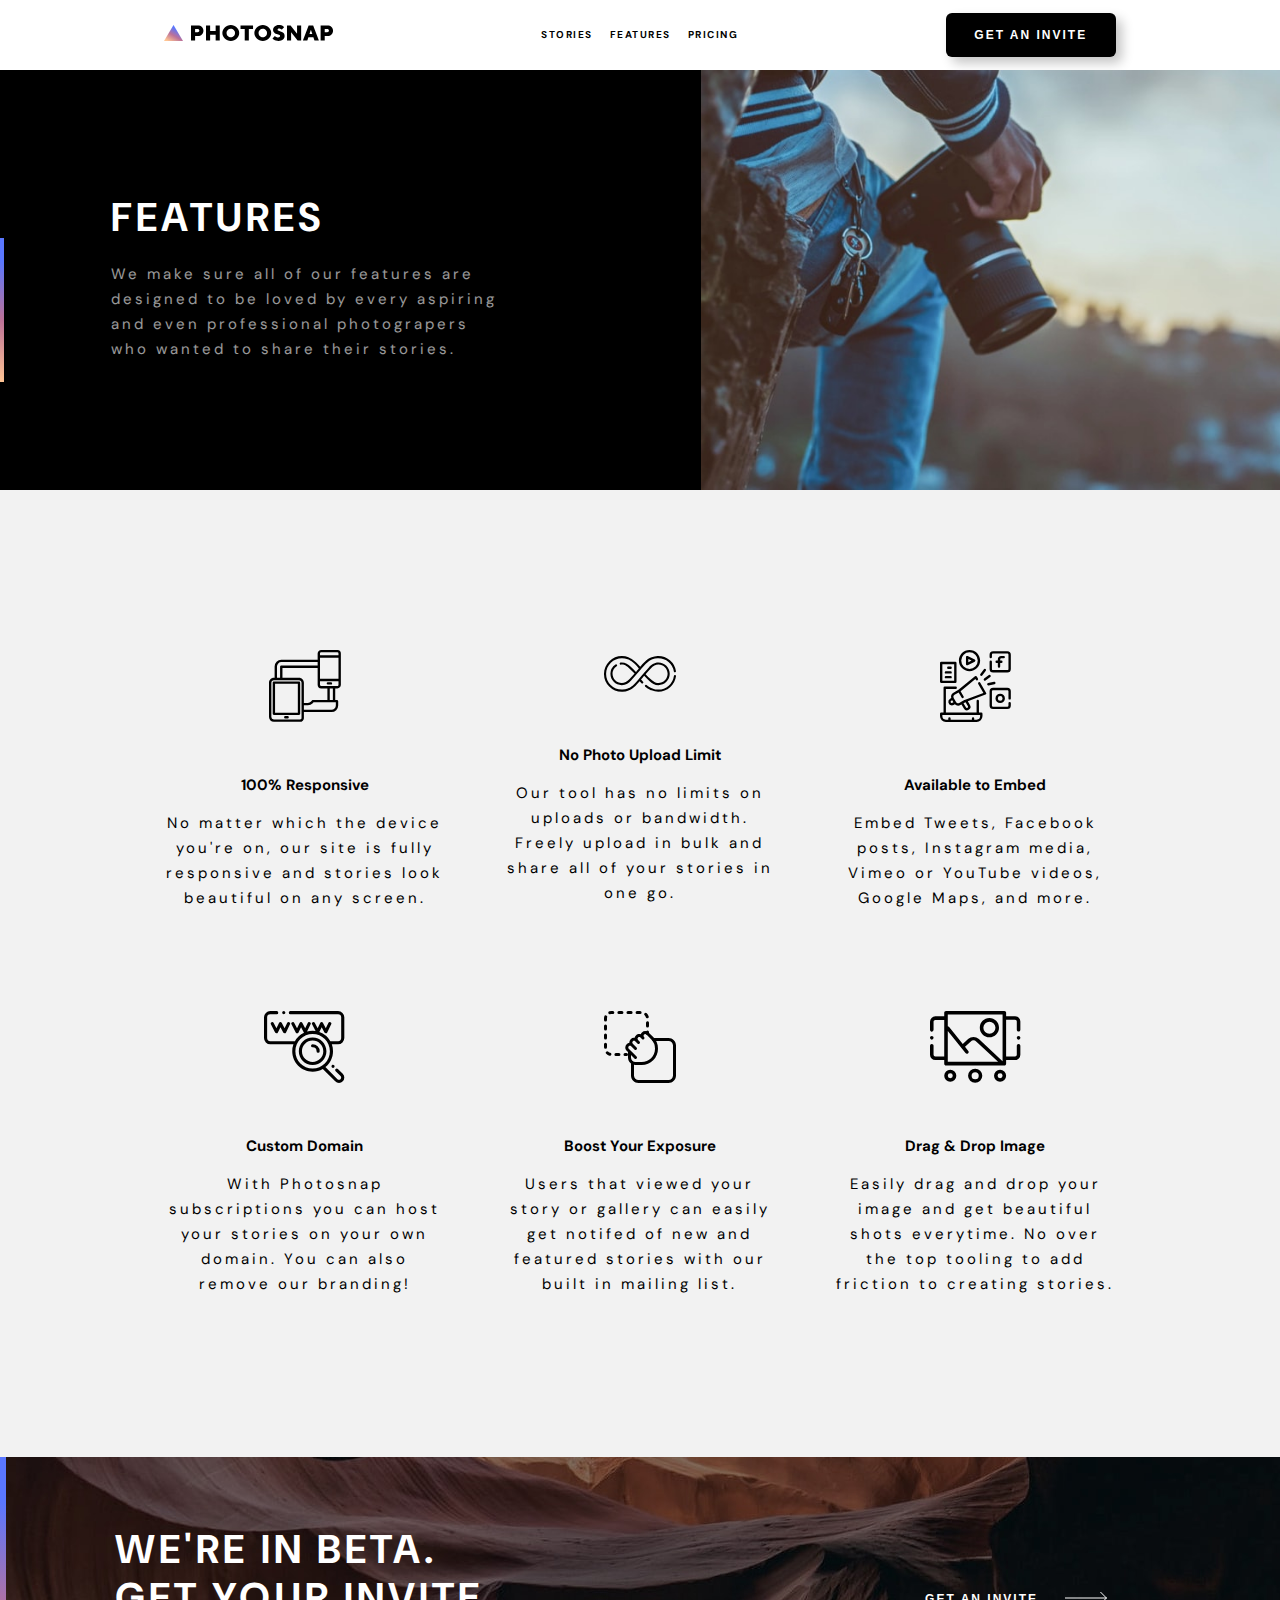
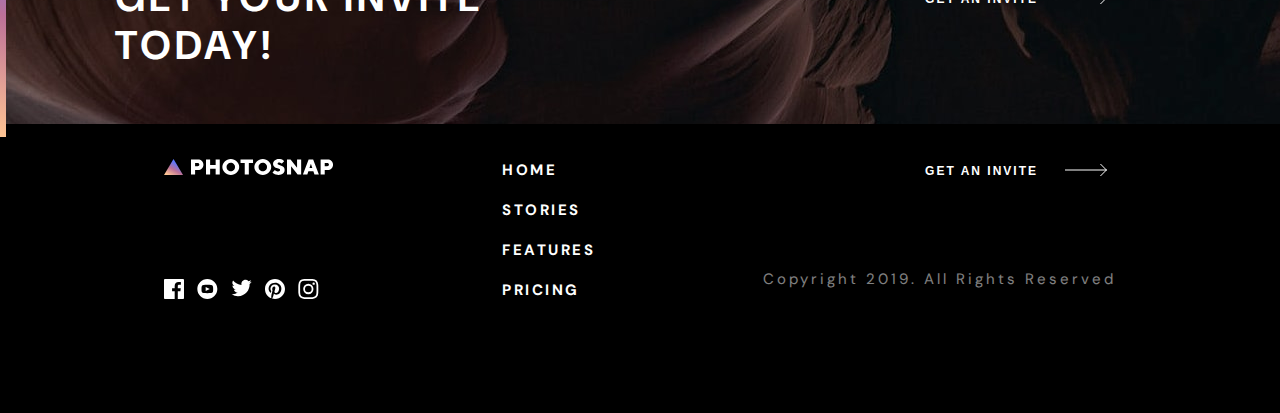
==== commit 2737adb2: "styles generalization for all pages" ====
--- a/features.html
+++ b/features.html
@@ -148,28 +148,30 @@
 
     <footer>
       <div class="footer-logos">
-        <svg
-          class="footer-logo"
-          xmlns="http://www.w3.org/2000/svg"
-          width="170"
-          height="16"
-        >
-          <defs>
-            <linearGradient id="a" x1="0%" x2="50%" y1="85.457%" y2="14.543%">
-              <stop offset="0%" stop-color="#FFC593" />
-              <stop offset="51.945%" stop-color="#BC7198" />
-              <stop offset="100%" stop-color="#5A77FF" />
-            </linearGradient>
-          </defs>
-          <g fill="none" fill-rule="evenodd">
-            <path
-              fill="#ffff"
-              fill-rule="nonzero"
-              d="M31.108 15.568v-4.541h2.703c.836 0 1.6-.133 2.292-.4a5.19 5.19 0 001.773-1.113 5.1 5.1 0 001.146-1.676c.273-.642.41-1.344.41-2.108 0-.75-.137-1.449-.41-2.098a5.072 5.072 0 00-1.146-1.686A5.19 5.19 0 0036.103.832c-.692-.266-1.456-.4-2.292-.4H27v15.136h4.108zm2.487-8.217h-2.487V4.108h2.487c.49 0 .9.162 1.232.487.332.324.497.702.497 1.135 0 .432-.165.81-.497 1.135-.332.324-.742.486-1.232.486zm12.54 8.217V9.73h5.514v5.838h4.108V.432h-4.108v5.622h-5.514V.432h-4.108v15.136h4.108zM66.784 16a8.616 8.616 0 003.319-.638 8.401 8.401 0 002.68-1.74 8.192 8.192 0 001.785-2.552c.432-.965.648-1.989.648-3.07a7.428 7.428 0 00-.648-3.07 8.192 8.192 0 00-1.784-2.552 8.401 8.401 0 00-2.681-1.74A8.616 8.616 0 0066.783 0c-1.196 0-2.306.213-3.329.638a8.432 8.432 0 00-2.67 1.74A8.192 8.192 0 0059 4.93 7.428 7.428 0 0058.351 8c0 1.081.217 2.105.649 3.07a8.192 8.192 0 001.784 2.552 8.432 8.432 0 002.67 1.74c1.023.425 2.133.638 3.33.638zm0-3.676A4.285 4.285 0 0165.119 12a3.942 3.942 0 01-1.34-.908 4.33 4.33 0 01-.887-1.373A4.479 4.479 0 0162.568 8c0-.62.108-1.193.324-1.719a4.33 4.33 0 01.886-1.373c.375-.39.822-.692 1.34-.908a4.285 4.285 0 011.666-.324c.59 0 1.142.108 1.654.324.512.216.958.519 1.34.908.382.39.681.847.898 1.373.216.526.324 1.1.324 1.719 0 .62-.108 1.193-.324 1.719a4.236 4.236 0 01-.898 1.373c-.382.39-.828.692-1.34.908a4.206 4.206 0 01-1.654.324zm18.054 3.244V4.108h4.216V.432h-12.54v3.676h4.216v11.46h4.108zM98.784 16a8.616 8.616 0 003.319-.638 8.401 8.401 0 002.68-1.74 8.192 8.192 0 001.785-2.552c.432-.965.648-1.989.648-3.07a7.428 7.428 0 00-.648-3.07 8.192 8.192 0 00-1.784-2.552 8.401 8.401 0 00-2.681-1.74A8.616 8.616 0 0098.783 0c-1.196 0-2.306.213-3.329.638a8.432 8.432 0 00-2.67 1.74A8.192 8.192 0 0091 4.93 7.428 7.428 0 0090.351 8c0 1.081.217 2.105.649 3.07a8.192 8.192 0 001.784 2.552 8.432 8.432 0 002.67 1.74c1.023.425 2.133.638 3.33.638zm0-3.676A4.285 4.285 0 0197.119 12a3.942 3.942 0 01-1.34-.908 4.33 4.33 0 01-.887-1.373A4.479 4.479 0 0194.568 8c0-.62.108-1.193.324-1.719a4.33 4.33 0 01.886-1.373c.375-.39.822-.692 1.34-.908a4.285 4.285 0 011.666-.324c.59 0 1.142.108 1.654.324.512.216.958.519 1.34.908.382.39.681.847.898 1.373.216.526.324 1.1.324 1.719 0 .62-.108 1.193-.324 1.719a4.236 4.236 0 01-.898 1.373c-.382.39-.828.692-1.34.908a4.206 4.206 0 01-1.654.324zM114.568 16c.95 0 1.801-.133 2.55-.4.75-.267 1.385-.627 1.904-1.081.519-.454.915-.98 1.189-1.578.274-.599.41-1.236.41-1.914 0-.88-.172-1.6-.518-2.162a4.35 4.35 0 00-1.298-1.362 6.98 6.98 0 00-1.697-.822l-1.697-.562a7.533 7.533 0 01-1.297-.551c-.346-.195-.52-.465-.52-.811 0-.332.148-.63.444-.898.295-.266.688-.4 1.178-.4.375 0 .714.062 1.016.184.303.123.563.263.779.422.26.173.49.367.692.584l2.378-2.487a5.559 5.559 0 00-1.276-1.08c-.432-.275-.98-.523-1.643-.747C116.5.112 115.706 0 114.784 0c-.865 0-1.65.13-2.357.39-.706.259-1.308.605-1.805 1.037-.498.432-.883.93-1.157 1.492a3.908 3.908 0 00-.41 1.73c0 .879.172 1.6.518 2.162a4.35 4.35 0 001.297 1.362 6.98 6.98 0 001.698.822c.612.201 1.178.389 1.697.562.519.173.951.357 1.297.551.346.195.52.465.52.81 0 .433-.174.812-.52 1.136-.346.324-.821.487-1.427.487-.49 0-.933-.083-1.33-.25a5.466 5.466 0 01-1.027-.55 5.352 5.352 0 01-.886-.822l-2.378 2.486c.432.49.944.923 1.535 1.298.504.331 1.131.63 1.88.897.75.267 1.63.4 2.639.4zm12.54-.432V7.135l6.508 8.433h3.546V.432h-4.108v8.433L126.568.432H123v15.136h4.108zm16.216 0l1.081-3.244h4.973l1.081 3.244h4.433L149.162.432h-4.54l-5.73 15.136h4.432zm4.973-6.487h-2.81l1.405-4.432 1.405 4.432zm12.433 6.487v-4.541h2.702c.836 0 1.6-.133 2.292-.4a5.19 5.19 0 001.773-1.113 5.1 5.1 0 001.146-1.676c.274-.642.411-1.344.411-2.108 0-.75-.137-1.449-.41-2.098a5.072 5.072 0 00-1.147-1.686 5.19 5.19 0 00-1.773-1.114c-.692-.266-1.456-.4-2.292-.4h-6.81v15.136h4.108zm2.486-8.217h-2.486V4.108h2.486c.49 0 .901.162 1.233.487.331.324.497.702.497 1.135 0 .432-.166.81-.497 1.135-.332.324-.743.486-1.233.486z"
-            />
-            <path fill="url(#a)" d="M0 16L9.5 0 19 16z" />
-          </g>
-        </svg>
+        <a href="./index.html">
+          <svg
+            class="footer-logo"
+            xmlns="http://www.w3.org/2000/svg"
+            width="170"
+            height="16"
+          >
+            <defs>
+              <linearGradient id="a" x1="0%" x2="50%" y1="85.457%" y2="14.543%">
+                <stop offset="0%" stop-color="#FFC593" />
+                <stop offset="51.945%" stop-color="#BC7198" />
+                <stop offset="100%" stop-color="#5A77FF" />
+              </linearGradient>
+            </defs>
+            <g fill="none" fill-rule="evenodd">
+              <path
+                fill="#ffff"
+                fill-rule="nonzero"
+                d="M31.108 15.568v-4.541h2.703c.836 0 1.6-.133 2.292-.4a5.19 5.19 0 001.773-1.113 5.1 5.1 0 001.146-1.676c.273-.642.41-1.344.41-2.108 0-.75-.137-1.449-.41-2.098a5.072 5.072 0 00-1.146-1.686A5.19 5.19 0 0036.103.832c-.692-.266-1.456-.4-2.292-.4H27v15.136h4.108zm2.487-8.217h-2.487V4.108h2.487c.49 0 .9.162 1.232.487.332.324.497.702.497 1.135 0 .432-.165.81-.497 1.135-.332.324-.742.486-1.232.486zm12.54 8.217V9.73h5.514v5.838h4.108V.432h-4.108v5.622h-5.514V.432h-4.108v15.136h4.108zM66.784 16a8.616 8.616 0 003.319-.638 8.401 8.401 0 002.68-1.74 8.192 8.192 0 001.785-2.552c.432-.965.648-1.989.648-3.07a7.428 7.428 0 00-.648-3.07 8.192 8.192 0 00-1.784-2.552 8.401 8.401 0 00-2.681-1.74A8.616 8.616 0 0066.783 0c-1.196 0-2.306.213-3.329.638a8.432 8.432 0 00-2.67 1.74A8.192 8.192 0 0059 4.93 7.428 7.428 0 0058.351 8c0 1.081.217 2.105.649 3.07a8.192 8.192 0 001.784 2.552 8.432 8.432 0 002.67 1.74c1.023.425 2.133.638 3.33.638zm0-3.676A4.285 4.285 0 0165.119 12a3.942 3.942 0 01-1.34-.908 4.33 4.33 0 01-.887-1.373A4.479 4.479 0 0162.568 8c0-.62.108-1.193.324-1.719a4.33 4.33 0 01.886-1.373c.375-.39.822-.692 1.34-.908a4.285 4.285 0 011.666-.324c.59 0 1.142.108 1.654.324.512.216.958.519 1.34.908.382.39.681.847.898 1.373.216.526.324 1.1.324 1.719 0 .62-.108 1.193-.324 1.719a4.236 4.236 0 01-.898 1.373c-.382.39-.828.692-1.34.908a4.206 4.206 0 01-1.654.324zm18.054 3.244V4.108h4.216V.432h-12.54v3.676h4.216v11.46h4.108zM98.784 16a8.616 8.616 0 003.319-.638 8.401 8.401 0 002.68-1.74 8.192 8.192 0 001.785-2.552c.432-.965.648-1.989.648-3.07a7.428 7.428 0 00-.648-3.07 8.192 8.192 0 00-1.784-2.552 8.401 8.401 0 00-2.681-1.74A8.616 8.616 0 0098.783 0c-1.196 0-2.306.213-3.329.638a8.432 8.432 0 00-2.67 1.74A8.192 8.192 0 0091 4.93 7.428 7.428 0 0090.351 8c0 1.081.217 2.105.649 3.07a8.192 8.192 0 001.784 2.552 8.432 8.432 0 002.67 1.74c1.023.425 2.133.638 3.33.638zm0-3.676A4.285 4.285 0 0197.119 12a3.942 3.942 0 01-1.34-.908 4.33 4.33 0 01-.887-1.373A4.479 4.479 0 0194.568 8c0-.62.108-1.193.324-1.719a4.33 4.33 0 01.886-1.373c.375-.39.822-.692 1.34-.908a4.285 4.285 0 011.666-.324c.59 0 1.142.108 1.654.324.512.216.958.519 1.34.908.382.39.681.847.898 1.373.216.526.324 1.1.324 1.719 0 .62-.108 1.193-.324 1.719a4.236 4.236 0 01-.898 1.373c-.382.39-.828.692-1.34.908a4.206 4.206 0 01-1.654.324zM114.568 16c.95 0 1.801-.133 2.55-.4.75-.267 1.385-.627 1.904-1.081.519-.454.915-.98 1.189-1.578.274-.599.41-1.236.41-1.914 0-.88-.172-1.6-.518-2.162a4.35 4.35 0 00-1.298-1.362 6.98 6.98 0 00-1.697-.822l-1.697-.562a7.533 7.533 0 01-1.297-.551c-.346-.195-.52-.465-.52-.811 0-.332.148-.63.444-.898.295-.266.688-.4 1.178-.4.375 0 .714.062 1.016.184.303.123.563.263.779.422.26.173.49.367.692.584l2.378-2.487a5.559 5.559 0 00-1.276-1.08c-.432-.275-.98-.523-1.643-.747C116.5.112 115.706 0 114.784 0c-.865 0-1.65.13-2.357.39-.706.259-1.308.605-1.805 1.037-.498.432-.883.93-1.157 1.492a3.908 3.908 0 00-.41 1.73c0 .879.172 1.6.518 2.162a4.35 4.35 0 001.297 1.362 6.98 6.98 0 001.698.822c.612.201 1.178.389 1.697.562.519.173.951.357 1.297.551.346.195.52.465.52.81 0 .433-.174.812-.52 1.136-.346.324-.821.487-1.427.487-.49 0-.933-.083-1.33-.25a5.466 5.466 0 01-1.027-.55 5.352 5.352 0 01-.886-.822l-2.378 2.486c.432.49.944.923 1.535 1.298.504.331 1.131.63 1.88.897.75.267 1.63.4 2.639.4zm12.54-.432V7.135l6.508 8.433h3.546V.432h-4.108v8.433L126.568.432H123v15.136h4.108zm16.216 0l1.081-3.244h4.973l1.081 3.244h4.433L149.162.432h-4.54l-5.73 15.136h4.432zm4.973-6.487h-2.81l1.405-4.432 1.405 4.432zm12.433 6.487v-4.541h2.702c.836 0 1.6-.133 2.292-.4a5.19 5.19 0 001.773-1.113 5.1 5.1 0 001.146-1.676c.274-.642.411-1.344.411-2.108 0-.75-.137-1.449-.41-2.098a5.072 5.072 0 00-1.147-1.686 5.19 5.19 0 00-1.773-1.114c-.692-.266-1.456-.4-2.292-.4h-6.81v15.136h4.108zm2.486-8.217h-2.486V4.108h2.486c.49 0 .901.162 1.233.487.331.324.497.702.497 1.135 0 .432-.166.81-.497 1.135-.332.324-.743.486-1.233.486z"
+              />
+              <path fill="url(#a)" d="M0 16L9.5 0 19 16z" />
+            </g>
+          </svg>
+        </a>
         <ul class="footernav-list0">
           <li><a href="./index.html">HOME</a></li>
           <li><a href="./stories.html">STORIES</a></li>
--- a/styles/general.css
+++ b/styles/general.css
@@ -1,3 +1,5 @@
+@import url('https://fonts.googleapis.com/css2?family=DM+Sans:wght@400;700&display=swap');
+
 * {
   margin: 0;
   padding: 0;
@@ -31,10 +33,6 @@
 }
 
 .navbar {
-  display: none;
-}
-
-.invite-btn0 {
   display: none;
 }
 
@@ -122,10 +120,13 @@
 /* ******************************************* */
 .getinvitation {
   border: none;
-  margin-top: 2.3rem;
-  background: #000000;
+  background: transparent;
+  margin-top: 2.3rem; 
   color: #ffff;
-}
+  display: flex;
+  justify-content: end;
+}
+
 
 .invite-link {
   padding-bottom: 7px;
@@ -202,6 +203,10 @@
   box-shadow: 6px 6px 12px #c5c5c5, -6px -6px 12px #ffffff;
 }
 
+.invite-btn0 {
+  display: none;
+}
+
 .invite-btn:active {
   color: #666;
   box-shadow: inset 4px 4px 12px #c5c5c5, inset -4px -4px 12px #ffffff;
@@ -315,7 +320,6 @@
 }
 
 .footerlastdiv {
-  align-items: center;
   display: flex;
   flex-direction: column;
 }
@@ -352,7 +356,7 @@
   font-weight: var(--min-font-weight);
   font-size: 15px;
   line-height: 20px;
-  text-align: center;
+  text-align: right;
   color: #ffffff;
   mix-blend-mode: normal;
   opacity: 0.5;
@@ -361,3 +365,232 @@
 /* ******************************************************** */
 /* footer ends here*/
 /* ******************************************************** */
+/* ******************************************************** */
+/* min-tablet version starts from here 560px*/
+/* ******************************************************** */
+@media screen and (min-width: 560px) {
+  /* ******************************************************** */
+  /* header section */
+  /* ******************************************************** */
+  #hamburger-icon {
+    display: none;
+    visibility: hidden;
+  }
+
+  .navbar {
+    display: flex;
+    flex-direction: row;
+    margin-top: 2rem;
+  }
+
+  .nav-list {
+    display: flex;
+    flex-direction: row;
+    justify-content: space-around;
+    gap: 1.7rem;
+  }
+
+  .nav-line {
+    display: none;
+  }
+
+  header {
+    padding: 2.8rem 1rem;
+  }
+
+  /* ********************************************************** */
+  /* button decoration */
+  /* ******************************************************** */
+  .invite-btn0 {
+    display: inline-block;
+    transition: all 0.2s ease-in;
+    position: relative;
+    overflow: hidden;
+    z-index: 1;
+    color: #ffff;
+    padding: 0.7em 1.7em;
+    font-size: 12px;
+    line-height: 16px;
+    font-weight: 700;
+    border-radius: 0.5em;
+    background: #000000;
+    border: 1px solid #e8e8e8;
+    box-shadow: 6px 6px 12px #c5c5c5, -6px -6px 12px #ffffff;
+  }
+
+  .invite-btn0:active {
+    color: #666;
+    box-shadow: inset 4px 4px 12px #c5c5c5, inset -4px -4px 12px #ffffff;
+  }
+
+  .invite-btn0:before {
+    content: "";
+    position: absolute;
+    left: 50%;
+    transform: translateX(-50%) scaleY(1) scaleX(1.25);
+    top: 100%;
+    width: 140%;
+    height: 180%;
+    background-color: rgba(0, 0, 0, 0.05);
+    border-radius: 50%;
+    display: block;
+    transition: all 0.5s 0.1s cubic-bezier(0.55, 0, 0.1, 1);
+    z-index: -1;
+  }
+
+  .invite-btn0:after {
+    content: "";
+    position: absolute;
+    left: 55%;
+    transform: translateX(-50%) scaleY(1) scaleX(1.45);
+    top: 180%;
+    width: 160%;
+    height: 190%;
+    background-color: #dfdfdf;
+    border-radius: 50%;
+    display: block;
+    transition: all 0.5s 0.1s cubic-bezier(0.55, 0, 0.1, 1);
+    z-index: -1;
+  }
+
+  .invite-btn0:hover {
+    color: #000000;
+    border: 1px solid #dfdfdf;
+  }
+
+  .invite-btn:hover:before {
+    top: -35%;
+    background-color: #dfdfdf;
+    transform: translateX(-50%) scaleY(1.3) scaleX(0.8);
+  }
+
+  .invite-btn0:hover:after {
+    top: -45%;
+    background-color: #dfdfdf;
+    transform: translateX(-50%) scaleY(1.3) scaleX(0.8);
+  }
+  .nav-list > li > a {
+    text-decoration: none;
+    font-size: 10px;
+    line-height: 20px;
+    text-align: center;
+    letter-spacing: 1.5px;
+    text-transform: uppercase;
+    color: #000000;
+  }
+    /* footer */
+
+    footer {
+      display: flex;
+      flex-direction: row;
+      justify-content: space-between;
+      align-items: baseline;
+      gap: 2rem;
+      padding: 2.8rem 2rem;
+    }
+    .footernav-list {
+      display: none;
+    }
+    .footernav-list0 {
+      display: flex;
+      gap: 1rem;
+      flex-direction: row;
+      margin-top: 3.2rem;
+    }
+    .footernav-list0 > li > a {
+      list-style: none;
+      text-decoration: none;
+      margin-bottom: 2rem;
+      font-weight: var(--max-font-weight);
+      text-decoration: none;
+      font-size: 15px;
+      line-height: 20px;
+      text-align: center;
+      letter-spacing: 2.5px;
+      text-transform: uppercase;
+      color: #ffffff;
+    }
+    .icons {
+      margin-top: 10rem;
+      justify-content: unset;
+    }
+  
+    .copyright {
+      font-size: unset;
+      margin-top: 14rem;
+    }
+}
+  /* ********************************************************** */
+  /* button decoration */
+  /* ******************************************************** */
+  /* ******************************************************** */
+  /* ******************************************************** */
+/* tablet version starts from here 768px */
+/* ******************************************************** */
+@media screen and (min-width: 768px) {
+  header {
+    padding: 1.9rem 4rem;
+  }
+  .nav-list > li > a {
+    font-size: 12px;
+    line-height: 16px;
+    letter-spacing: 2px;
+  }
+
+  .invite-btn0 {
+    font-size: 12px;
+    line-height: 16px;
+    letter-spacing: 2px;
+    padding: 1.2em 2.4em;
+    border: none;
+  }
+  /* footer */
+  footer {
+    padding: 1.9rem 4rem;
+  }
+  .footerinvite {
+    margin-top: 6.4rem;
+  }
+  .footernav-list0 > li > a {
+    font-size: 12px;
+    line-height: 16px;
+  }
+  .copyright {
+    font-size: 15px;
+    line-height: 20px;
+    margin-top: 13rem;
+  }
+}
+
+/* ******************************************************* */
+/* DEsktop version */
+/* ******************************************************* */
+@media screen and (min-width: 1024px) {
+  /* header */
+  header {
+    padding: 1.6em 16.4em;
+  }
+    /* footer */
+  footer {
+    padding: 1.6em 16.4em 6.4em;
+  }
+  .footernav-list0 {
+    display: none;
+  }
+  .footernav-list {
+    display: flex;
+    flex-direction: column;
+  }
+  .footernav-list > li > a:hover {
+    cursor: pointer;
+    mix-blend-mode: normal;
+    opacity: 0.3;
+  }
+  .copyright {
+    margin-top: 7rem;
+  }
+  .footerinvite:hover {
+    text-decoration: underline;
+    cursor: pointer;
+  }
+}--- a/styles/features.css
+++ b/styles/features.css
@@ -1,108 +1,3 @@
-@import url("https://fonts.googleapis.com/css2?family=DM+Sans:wght@400;700&display=swap");
-
-/* font-family: 'DM Sans', sans-serif; */
-body {
-  background: #f2f2f2;
-}
-
-/* header section */
-header {
-  padding: 2.8rem 2.4rem;
-  display: flex;
-  justify-content: space-between;
-  background: #ffffff;
-  align-items: center;
-}
-.navbar {
-  display: none;
-}
-
-.invite-btn0 {
-  display: none;
-}
-
-#hamburger-icon {
-  margin: auto 0;
-  cursor: pointer;
-}
-#hamburger-icon {
-  margin: auto 0;
-  cursor: pointer;
-}
-
-#hamburger-icon div {
-  width: 2rem;
-  height: 1px;
-  background-color: black;
-  margin: 6px 0;
-  transition: 0.4s;
-}
-.open .bar1 {
-  -webkit-transform: rotate(-45deg) translate(-6px, 6px);
-  transform: rotate(-45deg) translate(-4px, 6px);
-}
-
-.open .bar2 {
-  -webkit-transform: rotate(45deg) translate(-6px, -8px);
-  transform: rotate(45deg) translate(0px, -1px);
-}
-
-.open .mobile-menu {
-  display: flex;
-  flex-direction: column;
-  align-items: center;
-  justify-content: flex-start;
-}
-
-.mobile-menu {
-  background: #ffffff;
-  margin-top: 2rem;
-  display: none;
-  position: absolute;
-  top: 50px;
-  left: 0;
-  height: calc(50vh - 50px);
-  width: 100%;
-}
-
-li {
-  list-style: none;
-  text-decoration: none;
-  margin-bottom: 2rem;
-}
-
-a {
-  font-weight: var(--max-font-weight);
-  text-decoration: none;
-  font-size: 15px;
-  line-height: 20px;
-  text-align: center;
-  letter-spacing: 2.5px;
-  text-transform: uppercase;
-  color: #000000;
-}
-
-.mobile-menu > li > a:hover {
-  mix-blend-mode: normal;
-  opacity: 0.3;
-}
-.mobile-menu a {
-  color: #000000;
-}
-.nav-line {
-  background: #000000;
-  mix-blend-mode: normal;
-  opacity: 0.25;
-  height: 1px;
-  margin-bottom: 2rem;
-  width: 85%;
-}
-
-.nav-list > li > a:hover {
-  mix-blend-mode: normal;
-  opacity: 0.3;
-}
-
 /* main section */
 .hero {
   background: url(/assets/features/mobile/hero.jpg) no-repeat;
@@ -169,10 +64,13 @@
 .invite-today {
   background: url(/assets/shared/mobile/bg-beta.jpg) no-repeat;
   background-size: cover;
-  padding: 4.6em 6.4em 6.4em;
+  padding: 4.6em 6.4em 6.4em 4.6em;
   color: #ffffff;
   position: relative;
-}
+  align-items: center;
+  justify-content: end;
+}
+
 .beta-title {
   margin-bottom: 2.4rem;
 }
@@ -191,196 +89,21 @@
 }
 
 /* ******************************************************** */
-/* footer */
-/* ******************************************************** */
-footer {
-  padding: 5.6rem 6rem;
-  background-color: #000000;
-  display: flex;
-  flex-direction: column;
-  justify-content: center;
-  align-items: center;
-}
-
-.footernav-list0 {
-  display: none;
-}
-
-.icons {
-  display: flex;
-  flex-direction: row;
-  justify-content: center;
-  gap: 1.3rem;
-  margin-top: 3.2rem;
-  margin-bottom: 5rem;
-}
-.icons > svg {
-  fill: #ffffff;
-  cursor: pointer;
-}
-
-.fb:hover {
-  fill: url(#grad);
-}
-
-.youtube:hover {
-  fill: url(#youtube);
-}
-
-.twitter:hover {
-  fill: url(#twitter);
-}
-.pinterest:hover {
-  fill: url(#pinterest);
-}
-.insta:hover {
-  fill: url(#insta);
-}
-
-.footerlastdiv {
-  align-items: center;
-  display: flex;
-  flex-direction: column;
-  background: transparent;
-}
-
-.footernav-list > li > a {
-  margin-top: 5rem;
-  list-style: none;
-  text-decoration: none;
-  margin-bottom: 2rem;
-  font-weight: var(--max-font-weight);
-  text-decoration: none;
-  font-size: 15px;
-  line-height: 20px;
-  text-align: center;
-  letter-spacing: 2.5px;
-  text-transform: uppercase;
-  color: #ffffff;
-}
-
-.footerinvite {
-  font-weight: var(--max-font-weight);
-  font-size: 12px;
-  line-height: 16px;
-  letter-spacing: 2px;
-  margin-bottom: 3.4rem;
-  color: #ffffff;
-  margin-top: 11rem;
-}
-.getinvitation {
-  display: flex;
-}
-.copyright {
-  font-weight: var(--min-font-weight);
-  font-size: 15px;
-  line-height: 20px;
-  text-align: center;
-  color: #ffffff;
-  mix-blend-mode: normal;
-  opacity: 0.5;
-  margin-top: 3.4rem;
-}
+
 
 @media (min-width: 560px) {
-  /* header section */
-  #hamburger-icon {
-    display: none;
-    visibility: hidden;
-  }
-
-  .navbar {
+  /* main-box section */
+  .main-box {
     display: flex;
-    flex-direction: row;
-    margin-top: 2rem;
-  }
-
-  .nav-list {
-    display: flex;
-    flex-direction: row;
-    justify-content: space-around;
-    gap: 1.7rem;
-  }
-
-  .nav-line {
-    display: none;
-  }
-
-  header {
-    padding: 2.8rem 1rem;
-  }
-
+    flex-direction: row-reverse;
+  }
+  .hero {
+    height: 42rem;
+  }
   /* ********************************************************** */
   /* button decoration */
   /* ******************************************************** */
-  .invite-btn0 {
-    display: inline-block;
-    transition: all 0.2s ease-in;
-    position: relative;
-    overflow: hidden;
-    z-index: 1;
-    color: #ffff;
-    padding: 0.7em 1.7em;
-    font-size: 12px;
-    line-height: 16px;
-    font-weight: 700;
-    border-radius: 0.5em;
-    background: #000000;
-    border: 1px solid #e8e8e8;
-    box-shadow: 6px 6px 12px #c5c5c5, -6px -6px 12px #ffffff;
-  }
-
-  .invite-btn0:active {
-    color: #666;
-    box-shadow: inset 4px 4px 12px #c5c5c5, inset -4px -4px 12px #ffffff;
-  }
-
-  .invite-btn0:before {
-    content: "";
-    position: absolute;
-    left: 50%;
-    transform: translateX(-50%) scaleY(1) scaleX(1.25);
-    top: 100%;
-    width: 140%;
-    height: 180%;
-    background-color: rgba(0, 0, 0, 0.05);
-    border-radius: 50%;
-    display: block;
-    transition: all 0.5s 0.1s cubic-bezier(0.55, 0, 0.1, 1);
-    z-index: -1;
-  }
-
-  .invite-btn0:after {
-    content: "";
-    position: absolute;
-    left: 55%;
-    transform: translateX(-50%) scaleY(1) scaleX(1.45);
-    top: 180%;
-    width: 160%;
-    height: 190%;
-    background-color: #dfdfdf;
-    border-radius: 50%;
-    display: block;
-    transition: all 0.5s 0.1s cubic-bezier(0.55, 0, 0.1, 1);
-    z-index: -1;
-  }
-
-  .invite-btn0:hover {
-    color: #000000;
-    border: 1px solid #dfdfdf;
-  }
-
-  .invite-btn:hover:before {
-    top: -35%;
-    background-color: #dfdfdf;
-    transform: translateX(-50%) scaleY(1.3) scaleX(0.8);
-  }
-
-  .invite-btn0:hover:after {
-    top: -45%;
-    background-color: #dfdfdf;
-    transform: translateX(-50%) scaleY(1.3) scaleX(0.8);
-  }
+
   .nav-list > li > a {
     text-decoration: none;
     font-size: 10px;
@@ -390,28 +113,6 @@
     text-transform: uppercase;
     color: #000000;
   }
-
-  /* main-box section */
-  .main-box {
-    display: flex;
-    flex-direction: row-reverse;
-  }
-  .hero {
-    height: 42rem;
-  }
-  /* ********************************************************** */
-  /* button decoration */
-  /* ******************************************************** */
-
-  .nav-list > li > a {
-    text-decoration: none;
-    font-size: 10px;
-    line-height: 20px;
-    text-align: center;
-    letter-spacing: 1.5px;
-    text-transform: uppercase;
-    color: #000000;
-  }
   /* footer */
   .invite-today {
     display: flex;
@@ -424,66 +125,9 @@
   .beta-title {
     width: 66%;
   }
-
-  footer {
-    display: flex;
-    flex-direction: row;
-    justify-content: space-between;
-    align-items: baseline;
-    gap: 2rem;
-    padding: 2.8rem 2rem;
-  }
-  .footernav-list {
-    display: none;
-  }
-  .footernav-list0 {
-    display: flex;
-    gap: 1rem;
-    flex-direction: row;
-    margin-top: 3.2rem;
-  }
-  .footernav-list0 > li > a {
-    list-style: none;
-    text-decoration: none;
-    margin-bottom: 2rem;
-    font-weight: var(--max-font-weight);
-    text-decoration: none;
-    font-size: 15px;
-    line-height: 20px;
-    text-align: center;
-    letter-spacing: 2.5px;
-    text-transform: uppercase;
-    color: #ffffff;
-  }
-  .icons {
-    margin-top: 10rem;
-    justify-content: unset;
-  }
-
-  .copyright {
-    font-size: unset;
-    margin-top: 14rem;
-  }
 }
 
 @media (min-width: 768px) {
-  /* header tablet section */
-  header {
-    padding: 1.9rem 4rem;
-  }
-  .nav-list > li > a {
-    font-size: 12px;
-    line-height: 16px;
-    letter-spacing: 2px;
-  }
-
-  .invite-btn0 {
-    font-size: 12px;
-    line-height: 16px;
-    letter-spacing: 2px;
-    padding: 1.2em 2.4em;
-    border: none;
-  }
   /* responsive hero section */
 
   .hero {
@@ -543,30 +187,9 @@
 
     padding: 6.8rem 11rem 7rem 4rem;
   }
-  /* footer */
-  footer {
-    padding: 1.9rem 4rem;
-  }
-  .footerinvite {
-    margin-top: 6.4rem;
-  }
-  .footernav-list0 > li > a {
-    font-size: 12px;
-    line-height: 16px;
-  }
-  .copyright {
-    font-size: 15px;
-    line-height: 20px;
-    margin-top: 13rem;
-  }
 }
 
 @media (min-width: 1024px) {
-  /* header desktop section */
-  header {
-    padding: 1.6em 16.4em;
-  }
-
   /* hero responsive section */
   .hero {
     background: url(/assets/features/desktop/hero.jpg) no-repeat;
@@ -584,28 +207,9 @@
   }
   .invite-today {
     background: url(/assets/shared/desktop/bg-beta.jpg);
-    padding: 6.8rem 23.5rem 5.5rem 11.5rem;
+    padding: 6.8rem 164px 5.5rem 11.5rem;
   }
   .invite-link {
     cursor: pointer;
   }
-  /* footer */
-  footer {
-    padding: 4.6em 16.4em 6.4em;
-  }
-  .footernav-list0 {
-    display: none;
-  }
-  .footernav-list {
-    display: flex;
-    flex-direction: column;
-  }
-  .footernav-list > li > a:hover {
-    cursor: pointer;
-    mix-blend-mode: normal;
-    opacity: 0.3;
-  }
-  .copyright {
-    margin-top: 7rem;
-  }
-}
+}
